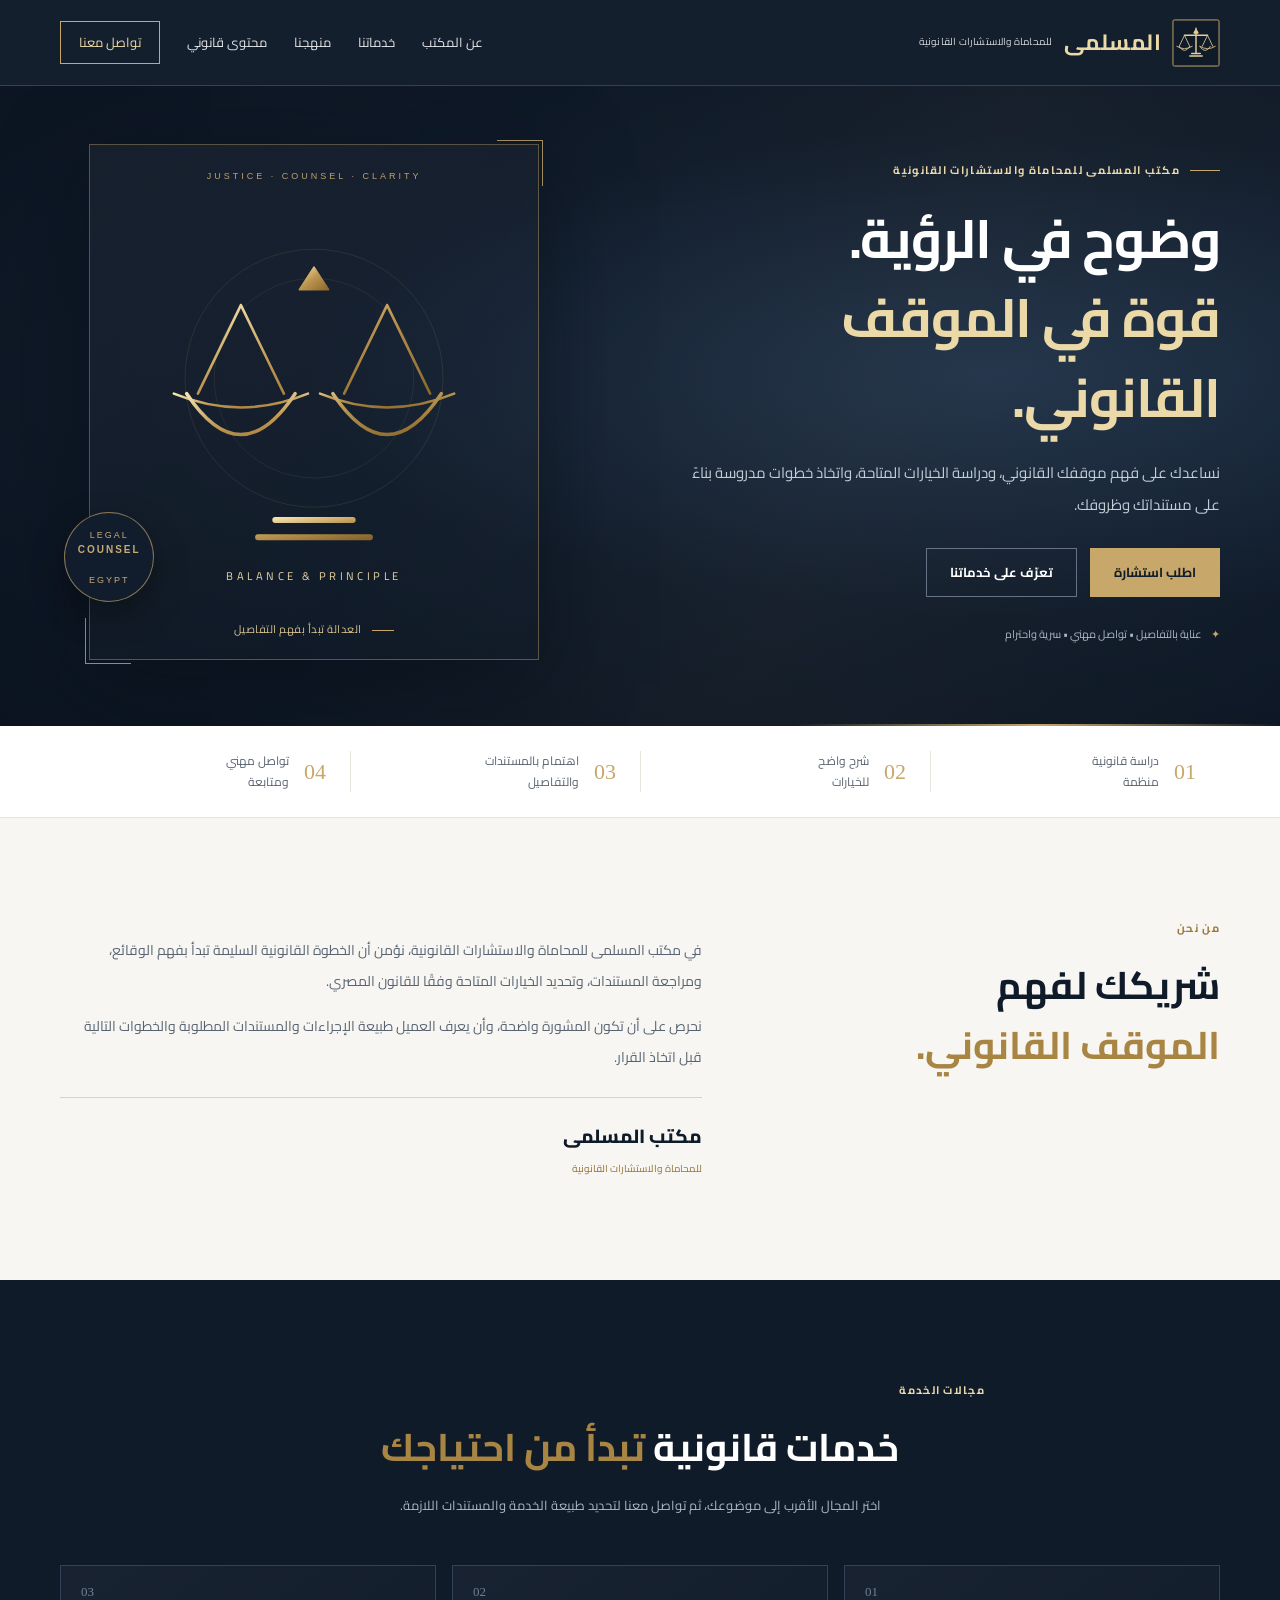
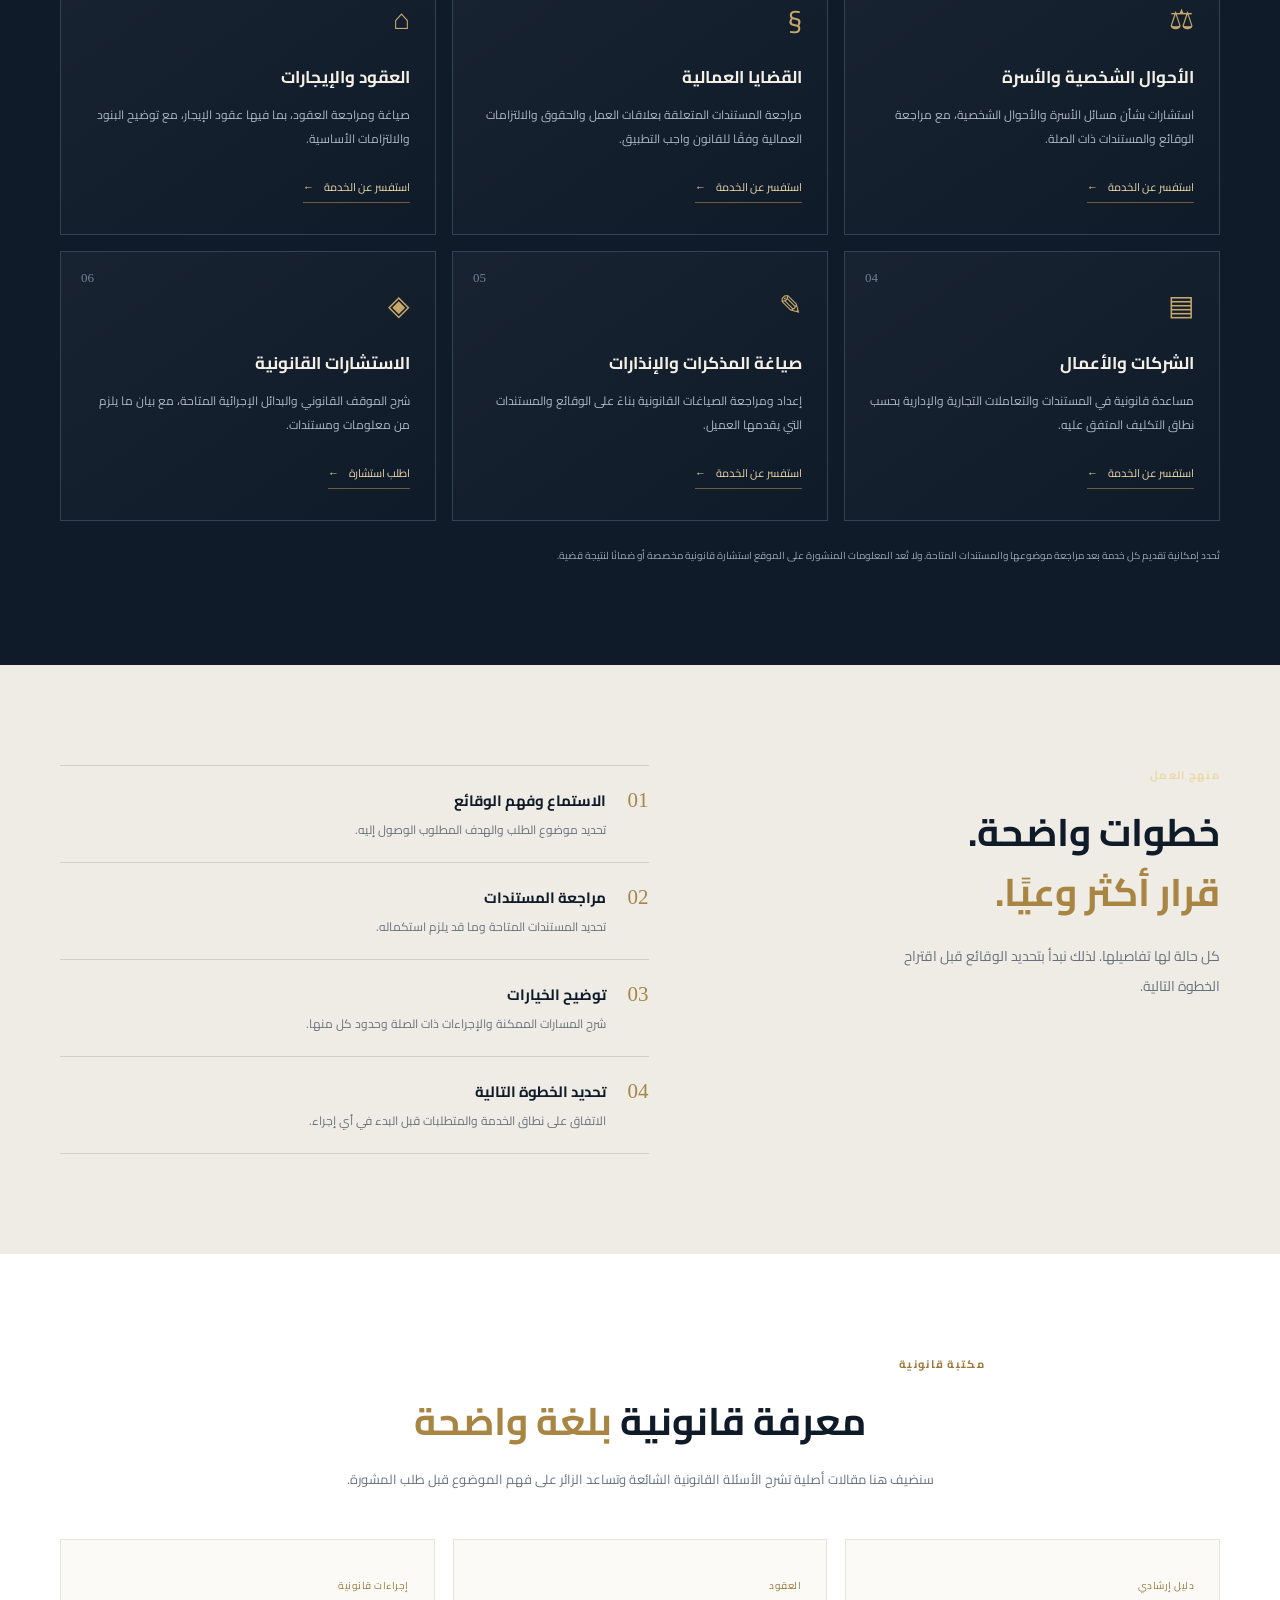
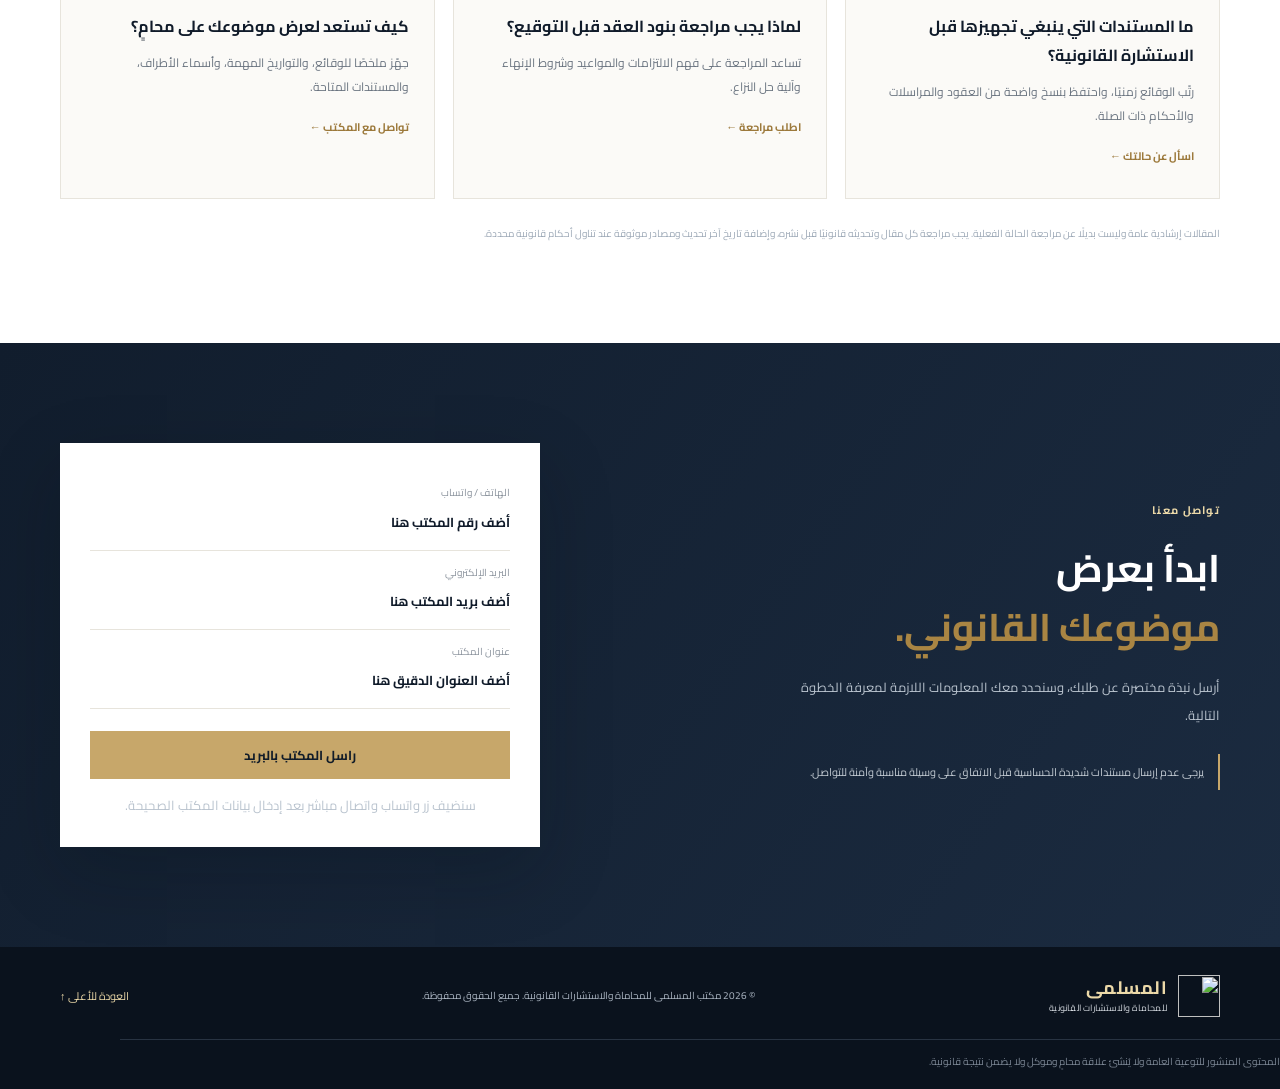
==== index.html @ a34cbf82 "Update logo image source in index.html" ====
<!doctype html>
<html lang="ar" dir="rtl">
<head>
  <meta charset="utf-8">
  <meta name="viewport" content="width=device-width, initial-scale=1">
  <title>مكتب المسلمى للمحاماة والاستشارات القانونية | خدمات قانونية في مصر</title>
  <meta name="description" content="مكتب المسلمى للمحاماة والاستشارات القانونية. خدمات قانونية وصياغة عقود واستشارات في مصر. تواصل مع المكتب لمعرفة كيفية تقديم طلبك القانوني.">
  <meta name="robots" content="index,follow">
  <meta name="theme-color" content="#101b2a">
  <meta property="og:type" content="website">
  <meta property="og:title" content="مكتب المسلمى للمحاماة والاستشارات القانونية">
  <meta property="og:description" content="رؤية قانونية واضحة، وعناية بالتفاصيل، وتواصل مهني.">
  <link rel="icon" href="logo.svg" type="image/svg+xml">
  <link rel="stylesheet" href="styles.css">
  <script type="application/ld+json">
  {
    "@context": "https://schema.org",
    "@type": "LegalService",
    "name": "مكتب المسلمى للمحاماة والاستشارات القانونية",
    "areaServed": "Egypt",
    "description": "مكتب للمحاماة والاستشارات القانونية في مصر.",
    "availableLanguage": ["Arabic"]
  }
  </script>
</head>
<body>
  <header class="site-header">
    <div class="container nav-wrap">
      <a class="brand" href="#home" aria-label="الصفحة الرئيسية">
        <img src="logo.svg" alt="" width="48"
        <span><strong>المسلمى</strong><small>للمحاماة والاستشارات القانونية</small></span>
      </a>
      <button class="menu-toggle" aria-label="فتح القائمة" aria-expanded="false">☰</button>
      <nav class="nav-links" aria-label="القائمة الرئيسية">
        <a href="#about">عن المكتب</a>
        <a href="#services">خدماتنا</a>
        <a href="#approach">منهجنا</a>
        <a href="#articles">محتوى قانوني</a>
        <a class="nav-cta" href="#contact">تواصل معنا</a>
      </nav>
    </div>
  </header>

  <main>
    <section class="hero" id="home">
      <div class="hero-glow"></div>
      <div class="container hero-grid">
        <div class="hero-copy">
          <p class="eyebrow"><span></span> مكتب المسلمى للمحاماة والاستشارات القانونية</p>
          <h1>وضوح في الرؤية.<br><em>قوة في الموقف القانوني.</em></h1>
          <p class="hero-text">نساعدك على فهم موقفك القانوني، ودراسة الخيارات المتاحة، واتخاذ خطوات مدروسة بناءً على مستنداتك وظروفك.</p>
          <div class="hero-actions">
            <a class="button button-gold" href="#contact">اطلب استشارة</a>
            <a class="button button-outline" href="#services">تعرّف على خدماتنا</a>
          </div>
          <div class="hero-note"><span class="note-mark">✦</span> عناية بالتفاصيل • تواصل مهني • سرية واحترام</div>
        </div>
        <div class="hero-art" aria-label="تصميم رمزي للعدالة">
          <div class="art-frame">
            <div class="art-topline">JUSTICE · COUNSEL · CLARITY</div>
            <svg viewBox="0 0 440 500" role="img" aria-label="ميزان عدالة ذهبي">
              <defs>
                <linearGradient id="gold" x1="0" y1="0" x2="1" y2="1">
                  <stop offset="0" stop-color="#f7e6b1"/><stop offset=".48" stop-color="#bd9650"/><stop offset="1" stop-color="#8a682d"/>
                </linearGradient>
              </defs>
              <circle cx="220" cy="220" r="150" fill="none" stroke="#c4a363" stroke-opacity=".15"/>
              <circle cx="220" cy="220" r="116" fill="none" stroke="#c4a363" stroke-opacity=".12"/>
              <g fill="none" stroke="url(#gold)" stroke-linecap="round" stroke-linejoin="round">
                <path d="M220 75 V375" stroke-width="7"/>
                <path d="M155 405 H285 M175 385 H265" stroke-width="7"/>
                <path d="M135 135 H305" stroke-width="7"/>
                <path d="M220 91 L203 117 H237 Z" fill="url(#gold)" stroke-width="2"/>
                <path d="M135 135 L85 238 M135 135 L185 238 M305 135 L255 238 M305 135 L355 238" stroke-width="3"/>
                <path d="M57 238 Q135 270 213 238 M227 238 Q305 270 383 238" stroke-width="3"/>
                <path d="M72 238 Q135 333 198 238 M242 238 Q305 333 368 238" stroke-width="4"/>
                <path d="M190 375 H250" stroke-width="5"/>
              </g>
              <text x="220" y="455" text-anchor="middle" fill="#e8d4a0" font-size="13" letter-spacing="4">BALANCE &amp; PRINCIPLE</text>
            </svg>
            <div class="art-caption"><span></span> العدالة تبدأ بفهم التفاصيل</div>
          </div>
          <div class="floating-seal">LEGAL<br><b>COUNSEL</b><br>EGYPT</div>
        </div>
      </div>
      <div class="hero-bottom-line"></div>
    </section>

    <section class="trust-strip">
      <div class="container trust-items">
        <div><b>01</b><span>دراسة قانونية<br>منظمة</span></div>
        <div><b>02</b><span>شرح واضح<br>للخيارات</span></div>
        <div><b>03</b><span>اهتمام بالمستندات<br>والتفاصيل</span></div>
        <div><b>04</b><span>تواصل مهني<br>ومتابعة</span></div>
      </div>
    </section>

    <section class="section about-section" id="about">
      <div class="container two-col">
        <div>
          <p class="eyebrow dark-eyebrow">من نحن</p>
          <h2>شريكك لفهم<br><em>الموقف القانوني.</em></h2>
        </div>
        <div class="about-copy">
          <p>في مكتب المسلمى للمحاماة والاستشارات القانونية، نؤمن أن الخطوة القانونية السليمة تبدأ بفهم الوقائع، ومراجعة المستندات، وتحديد الخيارات المتاحة وفقًا للقانون المصري.</p>
          <p>نحرص على أن تكون المشورة واضحة، وأن يعرف العميل طبيعة الإجراءات والمستندات المطلوبة والخطوات التالية قبل اتخاذ القرار.</p>
          <div class="signature">مكتب المسلمى <span>للمحاماة والاستشارات القانونية</span></div>
        </div>
      </div>
    </section>

    <section class="section services-section" id="services">
      <div class="container">
        <div class="section-heading">
          <p class="eyebrow">مجالات الخدمة</p>
          <h2>خدمات قانونية <em>تبدأ من احتياجك</em></h2>
          <p>اختر المجال الأقرب إلى موضوعك، ثم تواصل معنا لتحديد طبيعة الخدمة والمستندات اللازمة.</p>
        </div>
        <div class="service-grid">
          <article class="service-card">
            <span class="service-number">01</span><div class="service-icon">⚖</div>
            <h3>الأحوال الشخصية والأسرة</h3>
            <p>استشارات بشأن مسائل الأسرة والأحوال الشخصية، مع مراجعة الوقائع والمستندات ذات الصلة.</p>
            <a href="#contact">استفسر عن الخدمة <span>←</span></a>
          </article>
          <article class="service-card">
            <span class="service-number">02</span><div class="service-icon">§</div>
            <h3>القضايا العمالية</h3>
            <p>مراجعة المستندات المتعلقة بعلاقات العمل والحقوق والالتزامات العمالية وفقًا للقانون واجب التطبيق.</p>
            <a href="#contact">استفسر عن الخدمة <span>←</span></a>
          </article>
          <article class="service-card">
            <span class="service-number">03</span><div class="service-icon">⌂</div>
            <h3>العقود والإيجارات</h3>
            <p>صياغة ومراجعة العقود، بما فيها عقود الإيجار، مع توضيح البنود والالتزامات الأساسية.</p>
            <a href="#contact">استفسر عن الخدمة <span>←</span></a>
          </article>
          <article class="service-card">
            <span class="service-number">04</span><div class="service-icon">▤</div>
            <h3>الشركات والأعمال</h3>
            <p>مساعدة قانونية في المستندات والتعاملات التجارية والإدارية بحسب نطاق التكليف المتفق عليه.</p>
            <a href="#contact">استفسر عن الخدمة <span>←</span></a>
          </article>
          <article class="service-card">
            <span class="service-number">05</span><div class="service-icon">✎</div>
            <h3>صياغة المذكرات والإنذارات</h3>
            <p>إعداد ومراجعة الصياغات القانونية بناءً على الوقائع والمستندات التي يقدمها العميل.</p>
            <a href="#contact">استفسر عن الخدمة <span>←</span></a>
          </article>
          <article class="service-card">
            <span class="service-number">06</span><div class="service-icon">◈</div>
            <h3>الاستشارات القانونية</h3>
            <p>شرح الموقف القانوني والبدائل الإجرائية المتاحة، مع بيان ما يلزم من معلومات ومستندات.</p>
            <a href="#contact">اطلب استشارة <span>←</span></a>
          </article>
        </div>
        <p class="disclaimer">تُحدد إمكانية تقديم كل خدمة بعد مراجعة موضوعها والمستندات المتاحة. ولا تُعد المعلومات المنشورة على الموقع استشارة قانونية مخصصة أو ضمانًا لنتيجة قضية.</p>
      </div>
    </section>

    <section class="approach-section section" id="approach">
      <div class="container approach-grid">
        <div>
          <p class="eyebrow">منهج العمل</p>
          <h2>خطوات واضحة.<br><em>قرار أكثر وعيًا.</em></h2>
          <p class="approach-intro">كل حالة لها تفاصيلها. لذلك نبدأ بتحديد الوقائع قبل اقتراح الخطوة التالية.</p>
        </div>
        <div class="steps">
          <div class="step"><span>01</span><div><h3>الاستماع وفهم الوقائع</h3><p>تحديد موضوع الطلب والهدف المطلوب الوصول إليه.</p></div></div>
          <div class="step"><span>02</span><div><h3>مراجعة المستندات</h3><p>تحديد المستندات المتاحة وما قد يلزم استكماله.</p></div></div>
          <div class="step"><span>03</span><div><h3>توضيح الخيارات</h3><p>شرح المسارات الممكنة والإجراءات ذات الصلة وحدود كل منها.</p></div></div>
          <div class="step"><span>04</span><div><h3>تحديد الخطوة التالية</h3><p>الاتفاق على نطاق الخدمة والمتطلبات قبل البدء في أي إجراء.</p></div></div>
        </div>
      </div>
    </section>

    <section class="section articles-section" id="articles">
      <div class="container">
        <div class="section-heading">
          <p class="eyebrow dark-eyebrow">مكتبة قانونية</p>
          <h2>معرفة قانونية <em>بلغة واضحة</em></h2>
          <p>سنضيف هنا مقالات أصلية تشرح الأسئلة القانونية الشائعة وتساعد الزائر على فهم الموضوع قبل طلب المشورة.</p>
        </div>
        <div class="article-grid">
          <article class="article-card"><span>دليل إرشادي</span><h3>ما المستندات التي ينبغي تجهيزها قبل الاستشارة القانونية؟</h3><p>رتّب الوقائع زمنيًا، واحتفظ بنسخ واضحة من العقود والمراسلات والأحكام ذات الصلة.</p><a href="#contact">اسأل عن حالتك ←</a></article>
          <article class="article-card"><span>العقود</span><h3>لماذا يجب مراجعة بنود العقد قبل التوقيع؟</h3><p>تساعد المراجعة على فهم الالتزامات والمواعيد وشروط الإنهاء وآلية حل النزاع.</p><a href="#contact">اطلب مراجعة ←</a></article>
          <article class="article-card"><span>إجراءات قانونية</span><h3>كيف تستعد لعرض موضوعك على محامٍ؟</h3><p>جهّز ملخصًا للوقائع، والتواريخ المهمة، وأسماء الأطراف، والمستندات المتاحة.</p><a href="#contact">تواصل مع المكتب ←</a></article>
        </div>
        <p class="disclaimer">المقالات إرشادية عامة وليست بديلًا عن مراجعة الحالة الفعلية. يجب مراجعة كل مقال وتحديثه قانونيًا قبل نشره، وإضافة تاريخ آخر تحديث ومصادر موثوقة عند تناول أحكام قانونية محددة.</p>
      </div>
    </section>

    <section class="contact-section section" id="contact">
      <div class="container contact-grid">
        <div>
          <p class="eyebrow">تواصل معنا</p>
          <h2>ابدأ بعرض<br><em>موضوعك القانوني.</em></h2>
          <p>أرسل نبذة مختصرة عن طلبك، وسنحدد معك المعلومات اللازمة لمعرفة الخطوة التالية.</p>
          <div class="contact-note">يرجى عدم إرسال مستندات شديدة الحساسية قبل الاتفاق على وسيلة مناسبة وآمنة للتواصل.</div>
        </div>
        <div class="contact-panel">
          <div class="contact-row"><span class="contact-label">الهاتف / واتساب</span><strong>أضف رقم المكتب هنا</strong></div>
          <div class="contact-row"><span class="contact-label">البريد الإلكتروني</span><strong>أضف بريد المكتب هنا</strong></div>
          <div class="contact-row"><span class="contact-label">عنوان المكتب</span><strong>أضف العنوان الدقيق هنا</strong></div>
          <a class="button button-gold full-button" href="mailto:REPLACE_WITH_EMAIL@example.com?subject=%D8%B7%D9%84%D8%A8%20%D8%A7%D8%B3%D8%AA%D8%B4%D8%A7%D8%B1%D8%A9%20%D9%82%D8%A7%D9%86%D9%88%D9%86%D9%8A%D8%A9">راسل المكتب بالبريد</a>
          <p class="form-hint">سنضيف زر واتساب واتصال مباشر بعد إدخال بيانات المكتب الصحيحة.</p>
        </div>
      </div>
    </section>
  </main>

  <footer class="site-footer">
    <div class="container footer-inner">
      <a class="brand footer-brand" href="#home"><img src="assets/logo.svg" alt="" width="42" height="42"><span><strong>المسلمى</strong><small>للمحاماة والاستشارات القانونية</small></span></a>
      <p>© <span id="year"></span> مكتب المسلمى للمحاماة والاستشارات القانونية. جميع الحقوق محفوظة.</p>
      <a href="#home" class="back-top">العودة للأعلى ↑</a>
    </div>
    <div class="container footer-disclaimer">المحتوى المنشور للتوعية العامة ولا يُنشئ علاقة محامٍ وموكل ولا يضمن نتيجة قانونية.</div>
  </footer>
  <script src="script.js"></script>
</body>
</html>
---- styles.css ----
@import url('https://fonts.googleapis.com/css2?family=Cairo:wght@400;500;600;700;800&family=Playfair+Display:wght@500;600&display=swap');
:root{--navy:#101b2a;--navy2:#17263a;--gold:#c7a76a;--gold-light:#ecd9a8;--ink:#182231;--muted:#687382;--paper:#f7f6f2;--white:#fff;--line:#e7e4dc}
*{box-sizing:border-box}html{scroll-behavior:smooth;scroll-padding-top:90px}body{margin:0;font-family:"Cairo",Tahoma,Arial,sans-serif;color:var(--ink);background:var(--paper);line-height:1.85}a{color:inherit;text-decoration:none}.container{width:min(1160px,calc(100% - 44px));margin:auto}.site-header{height:86px;background:rgba(16,27,42,.98);color:#fff;display:flex;align-items:center;position:sticky;top:0;z-index:20;border-bottom:1px solid rgba(199,167,106,.24)}.nav-wrap{display:flex;align-items:center;justify-content:space-between;gap:25px}.brand{display:flex;align-items:center;gap:11px;min-width:max-content}.brand img{object-fit:contain}.brand strong{display:block;font-size:22px;letter-spacing:.5px;color:var(--gold-light);line-height:1.35}.brand small{display:block;font-size:10px;letter-spacing:.2px;color:#d4d9df}.nav-links{display:flex;align-items:center;gap:27px;font-size:13px;color:#e3e6ea}.nav-links a{transition:color .2s}.nav-links a:hover{color:var(--gold-light)}.nav-links .nav-cta{border:1px solid var(--gold);padding:8px 18px;color:var(--gold-light)}.menu-toggle{display:none;background:none;border:1px solid #657080;color:#fff;padding:6px 10px;font-size:22px}
.hero{position:relative;overflow:hidden;background:radial-gradient(ellipse at 78% 45%,#20334b 0%,var(--navy) 49%,#0b1420 100%);color:#fff;min-height:620px;display:flex;align-items:center}.hero-glow{position:absolute;inset:0;background:linear-gradient(115deg,transparent 35%,rgba(199,167,106,.04) 65%,transparent);pointer-events:none}.hero-grid{display:grid;grid-template-columns:1.08fr .92fr;align-items:center;gap:55px;padding-top:58px;padding-bottom:66px;position:relative}.eyebrow{color:var(--gold-light);font-size:11px;font-weight:700;letter-spacing:1.3px;margin:0 0 18px;display:flex;align-items:center;gap:10px}.eyebrow span{height:1px;width:30px;background:var(--gold)}h1,h2,h3,p{margin-top:0}h1{font-size:clamp(35px,4.2vw,57px);line-height:1.48;margin-bottom:20px;font-weight:700;letter-spacing:-1.1px}h1 em,h2 em{font-style:normal;color:var(--gold-light)}.hero-text{color:#c5cdd6;max-width:540px;font-size:15px;line-height:2.1}.hero-actions{display:flex;gap:13px;flex-wrap:wrap;margin:28px 0 27px}.button{min-height:48px;display:inline-flex;align-items:center;justify-content:center;padding:11px 23px;font-weight:700;font-size:13px;transition:transform .2s,background .2s}.button:hover{transform:translateY(-2px)}.button-gold{background:var(--gold);color:#111c29;border:1px solid var(--gold)}.button-outline{border:1px solid #657184;color:#fff}.button-outline:hover{border-color:var(--gold);color:var(--gold-light)}.hero-note{font-size:11px;color:#aeb8c5}.note-mark{color:var(--gold);padding-left:7px}.hero-art{max-width:450px;margin:auto;position:relative;width:100%}.art-frame{border:1px solid rgba(199,167,106,.4);padding:18px 18px 20px;position:relative;background:linear-gradient(145deg,rgba(255,255,255,.04),rgba(255,255,255,0));box-shadow:0 24px 80px #070d1580}.art-frame:before,.art-frame:after{content:"";position:absolute;width:45px;height:45px;border-color:var(--gold);border-style:solid;opacity:.8}.art-frame:before{top:-5px;right:-5px;border-width:1px 1px 0 0}.art-frame:after{bottom:-5px;left:-5px;border-width:0 0 1px 1px}.art-topline{font:9px Arial,sans-serif;letter-spacing:3px;color:#bca16b;text-align:center;padding:8px}.art-frame svg{display:block;width:100%;max-height:430px}.art-caption{font-size:11px;color:#d8c18e;text-align:center;letter-spacing:.5px}.art-caption span{display:inline-block;width:22px;height:1px;background:var(--gold);vertical-align:middle;margin-left:8px}.floating-seal{position:absolute;bottom:58px;left:-25px;border:1px solid rgba(199,167,106,.65);border-radius:50%;width:90px;height:90px;background:#111d2c;display:flex;flex-direction:column;justify-content:center;align-items:center;color:#c6ab73;font:9px/1.6 Arial,sans-serif;letter-spacing:2px;text-align:center;box-shadow:0 12px 35px #0005}.floating-seal b{font-size:10px}.hero-bottom-line{position:absolute;bottom:0;right:0;width:38%;height:2px;background:linear-gradient(90deg,transparent,var(--gold),transparent)}
.trust-strip{background:#fff;border-bottom:1px solid var(--line)}.trust-items{display:grid;grid-template-columns:repeat(4,1fr);padding:25px 0}.trust-items>div{display:flex;align-items:center;gap:15px;padding:0 24px;border-left:1px solid var(--line)}.trust-items>div:last-child{border-left:0}.trust-items b{font:22px Georgia,serif;color:var(--gold)}.trust-items span{font-size:12px;line-height:1.7;color:#586371}
.section{padding:100px 0}.two-col{display:grid;grid-template-columns:.8fr 1.2fr;gap:90px}.dark-eyebrow{color:#9c793b}.about-section h2,.section-heading h2,.approach-section h2,.contact-section h2{font-size:clamp(30px,3vw,43px);line-height:1.55;margin-bottom:15px;color:var(--navy)}.about-section h2 em,.section-heading h2 em,.approach-section h2 em,.contact-section h2 em{color:#a98543}.about-copy{padding-top:17px;color:#596473;font-size:14px;line-height:2.2}.signature{border-top:1px solid #d9d3c7;padding-top:18px;margin-top:25px;color:var(--navy);font-weight:800;font-size:19px}.signature span{display:block;color:#9b7b43;font-size:10px;font-weight:500}
.services-section{background:var(--navy);color:#fff}.section-heading{text-align:center;max-width:690px;margin:0 auto 48px}.section-heading h2{color:#fff}.section-heading>p:last-child{font-size:13px;color:#aeb8c5}.service-grid{display:grid;grid-template-columns:repeat(3,1fr);gap:16px}.service-card{position:relative;border:1px solid #334256;padding:28px 25px 25px;min-height:270px;background:linear-gradient(145deg,rgba(255,255,255,.035),rgba(255,255,255,0));transition:border-color .2s,transform .2s}.service-card:hover{border-color:var(--gold);transform:translateY(-4px)}.service-number{position:absolute;top:18px;left:20px;color:#728095;font:13px Georgia,serif}.service-icon{font-size:28px;color:var(--gold);margin-bottom:16px}.service-card h3{font-size:17px;margin-bottom:10px;color:#f4f0e6}.service-card p{font-size:12px;color:#aeb8c5;line-height:2;margin-bottom:20px}.service-card>a{font-size:11px;color:var(--gold-light);border-bottom:1px solid #6f5d3b;padding-bottom:5px}.service-card>a span{padding-right:8px}.disclaimer{font-size:10px;color:#9ca8b6;line-height:1.9;margin:25px 0 0}
.approach-section{background:#eeece5}.approach-grid{display:grid;grid-template-columns:.9fr 1.1fr;gap:90px}.approach-intro{color:#67717c;font-size:14px;max-width:360px;line-height:2.1;margin-top:20px}.steps{border-top:1px solid #d5d0c5}.step{display:flex;gap:22px;padding:21px 0;border-bottom:1px solid #d5d0c5}.step>span{font:21px Georgia,serif;color:#a78548;padding-top:1px}.step h3{font-size:15px;margin-bottom:4px;color:var(--navy)}.step p{font-size:12px;color:#68727c;margin:0}
.articles-section{background:#fff}.articles-section .section-heading h2{color:var(--navy)}.articles-section .section-heading>p:last-child{color:#68727c}.article-grid{display:grid;grid-template-columns:repeat(3,1fr);gap:18px}.article-card{padding:29px 25px;border:1px solid var(--line);background:#fbfaf7;min-height:230px}.article-card>span{font-size:10px;color:#9c793b;letter-spacing:.5px}.article-card h3{font-size:16px;line-height:1.8;margin:14px 0 10px;color:var(--navy)}.article-card p{font-size:12px;color:#6a7480;line-height:2}.article-card a{font-size:11px;color:#9c793b;font-weight:700}
.contact-section{background:linear-gradient(125deg,#111d2d,#1b2b40);color:#fff}.contact-grid{display:grid;grid-template-columns:1fr .8fr;gap:80px;align-items:center}.contact-section h2{color:#fff}.contact-section>div>div>p:not(.eyebrow){color:#b9c3ce;font-size:13px;max-width:430px;line-height:2.2}.contact-note{border-right:2px solid var(--gold);padding:8px 14px;color:#c3cbd3;font-size:11px;margin-top:24px;max-width:450px}.contact-panel{background:#fff;color:var(--ink);padding:28px 30px;box-shadow:0 25px 70px #070d1533}.contact-row{padding:13px 0;border-bottom:1px solid var(--line)}.contact-label{display:block;font-size:10px;color:#8a929c;margin-bottom:4px}.contact-row strong{font-size:13px;color:var(--navy)}.full-button{width:100%;margin-top:22px}.form-hint{font-size:10px;color:#808995;text-align:center;margin:12px 0 0}
.site-footer{background:#0a121d;color:#aeb8c5;padding:28px 0 17px}.footer-inner{display:flex;align-items:center;justify-content:space-between;gap:20px}.footer-brand strong{font-size:18px}.footer-brand small{font-size:9px}.footer-inner>p,.footer-disclaimer{font-size:10px;margin:0}.back-top{font-size:11px;color:var(--gold-light)}.footer-disclaimer{border-top:1px solid #283342;padding-top:13px;margin-top:22px!important;color:#7e8997}
@media(max-width:900px){.nav-links{gap:15px}.hero-grid{gap:25px}.two-col,.approach-grid{gap:45px}.contact-grid{gap:40px}.service-grid{grid-template-columns:repeat(2,1fr)}}
@media(max-width:700px){.container{width:min(100% - 32px,560px)}.site-header{height:74px}.brand strong{font-size:19px}.brand small{font-size:9px}.brand img{width:42px;height:42px}.menu-toggle{display:block}.nav-links{display:none;position:absolute;top:73px;right:0;left:0;background:#101b2a;padding:18px 22px 23px;flex-direction:column;align-items:stretch;border-bottom:1px solid #3b4655}.nav-links.open{display:flex}.nav-links a{padding:7px 0}.nav-links .nav-cta{text-align:center;margin-top:5px}.hero-grid{grid-template-columns:1fr;padding-top:54px;padding-bottom:55px}.hero-copy{text-align:center}.hero-copy .eyebrow,.hero-actions{justify-content:center}.hero-text{margin-right:auto;margin-left:auto}.hero-note{font-size:10px}.hero-art{max-width:350px;margin-top:10px}.floating-seal{left:-8px;width:72px;height:72px;bottom:45px}.trust-items{grid-template-columns:repeat(2,1fr);gap:18px;padding:22px 0}.trust-items>div{padding:0 8px;border-left:0}.trust-items b{font-size:19px}.section{padding:70px 0}.two-col,.approach-grid,.contact-grid{grid-template-columns:1fr;gap:20px}.about-copy{padding-top:0}.service-grid,.article-grid{grid-template-columns:1fr}.service-card{min-height:unset}.section-heading{margin-bottom:32px}.approach-intro{max-width:unset}.contact-panel{padding:23px 20px}.footer-inner{flex-wrap:wrap;justify-content:center;text-align:center}.footer-inner>p{width:100%;order:3}.footer-disclaimer{text-align:center;line-height:1.9}.about-section h2,.section-heading h2,.approach-section h2,.contact-section h2{font-size:31px}}
@media(prefers-reduced-motion:reduce){html{scroll-behavior:auto}*,*:before,*:after{transition:none!important}}
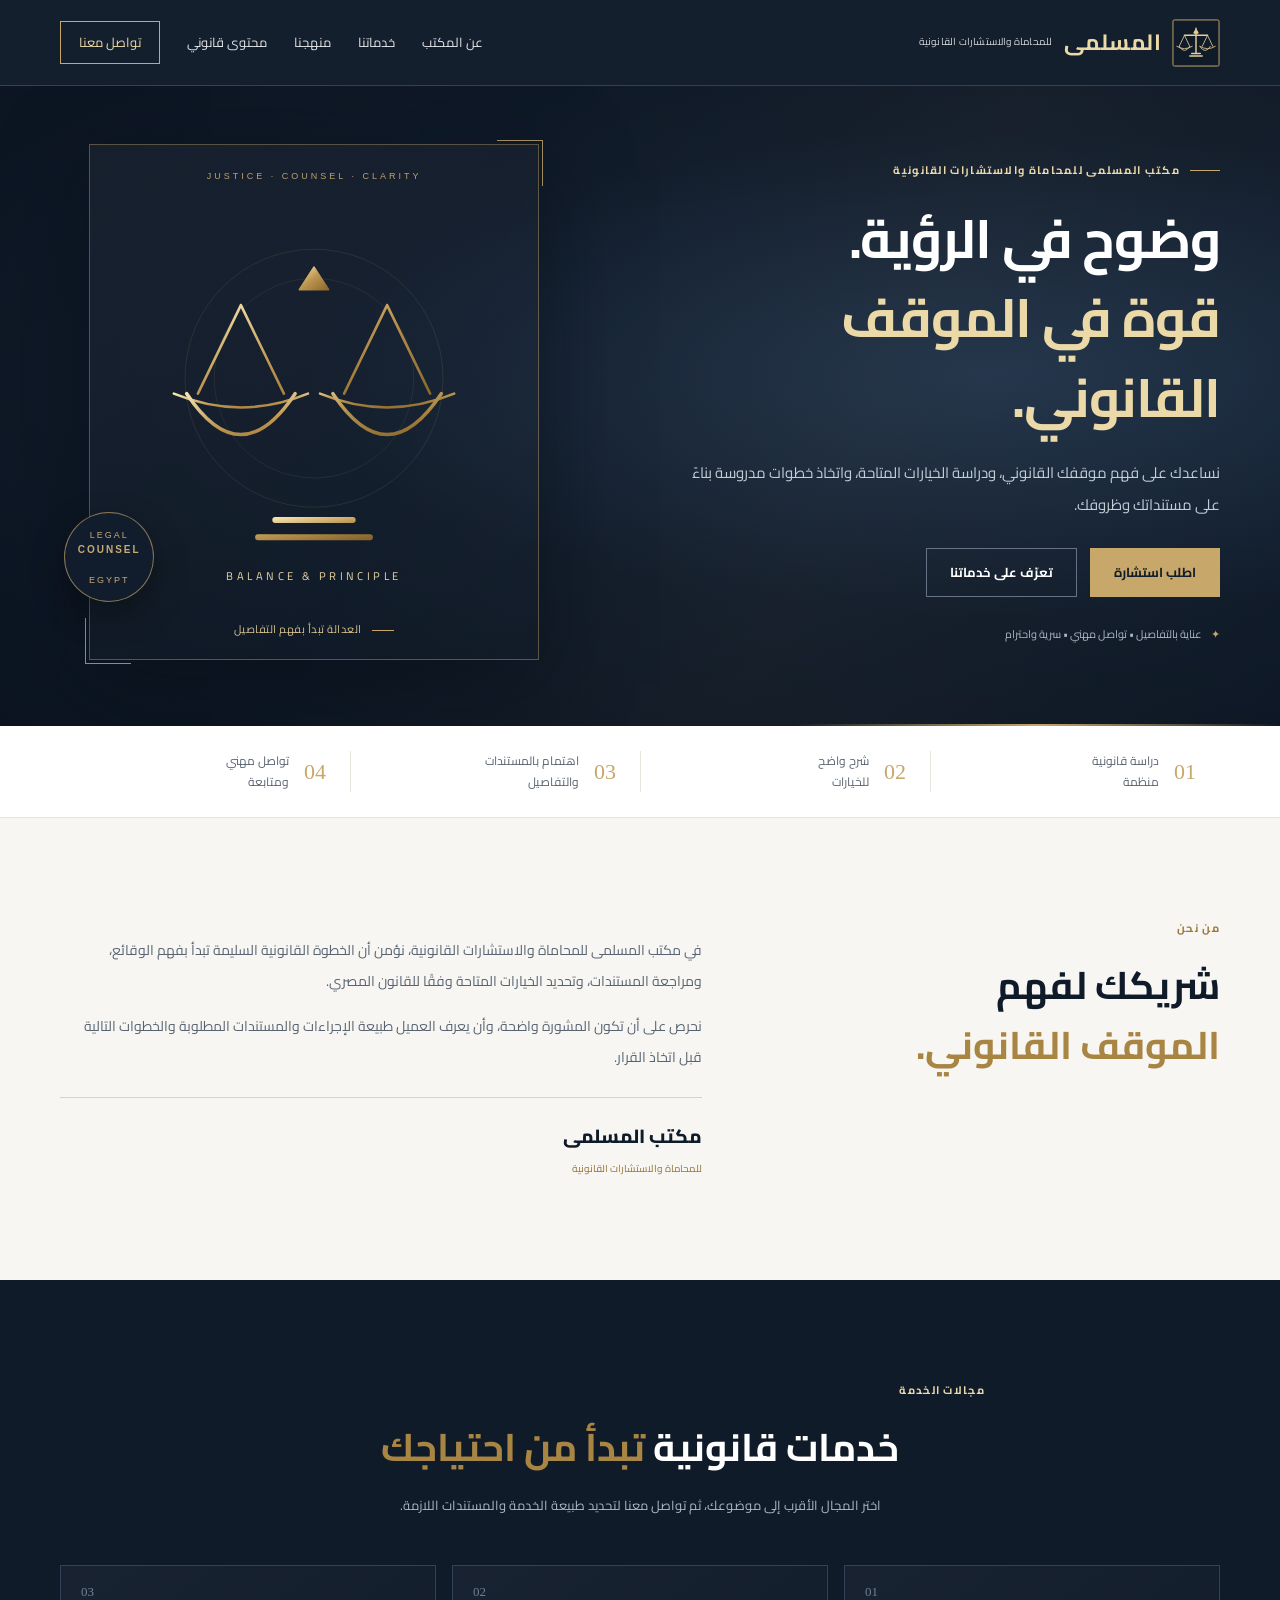
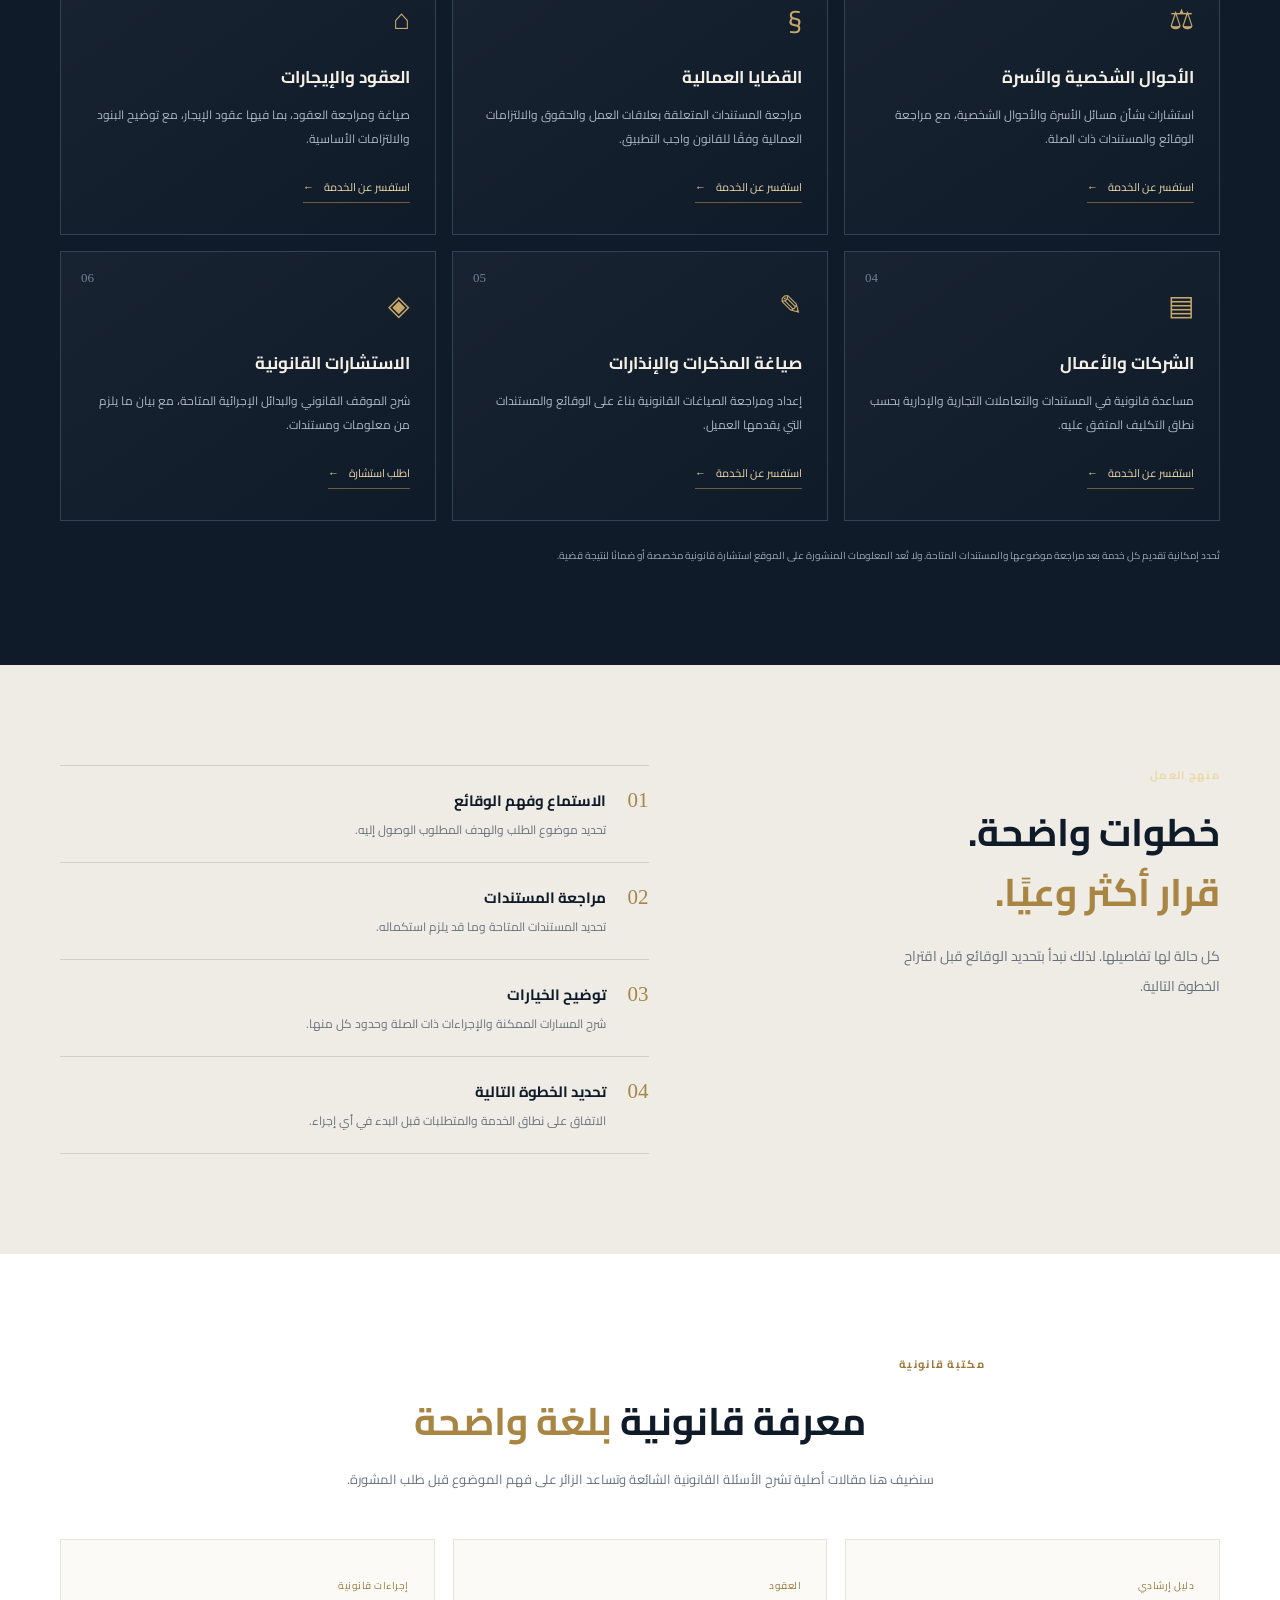
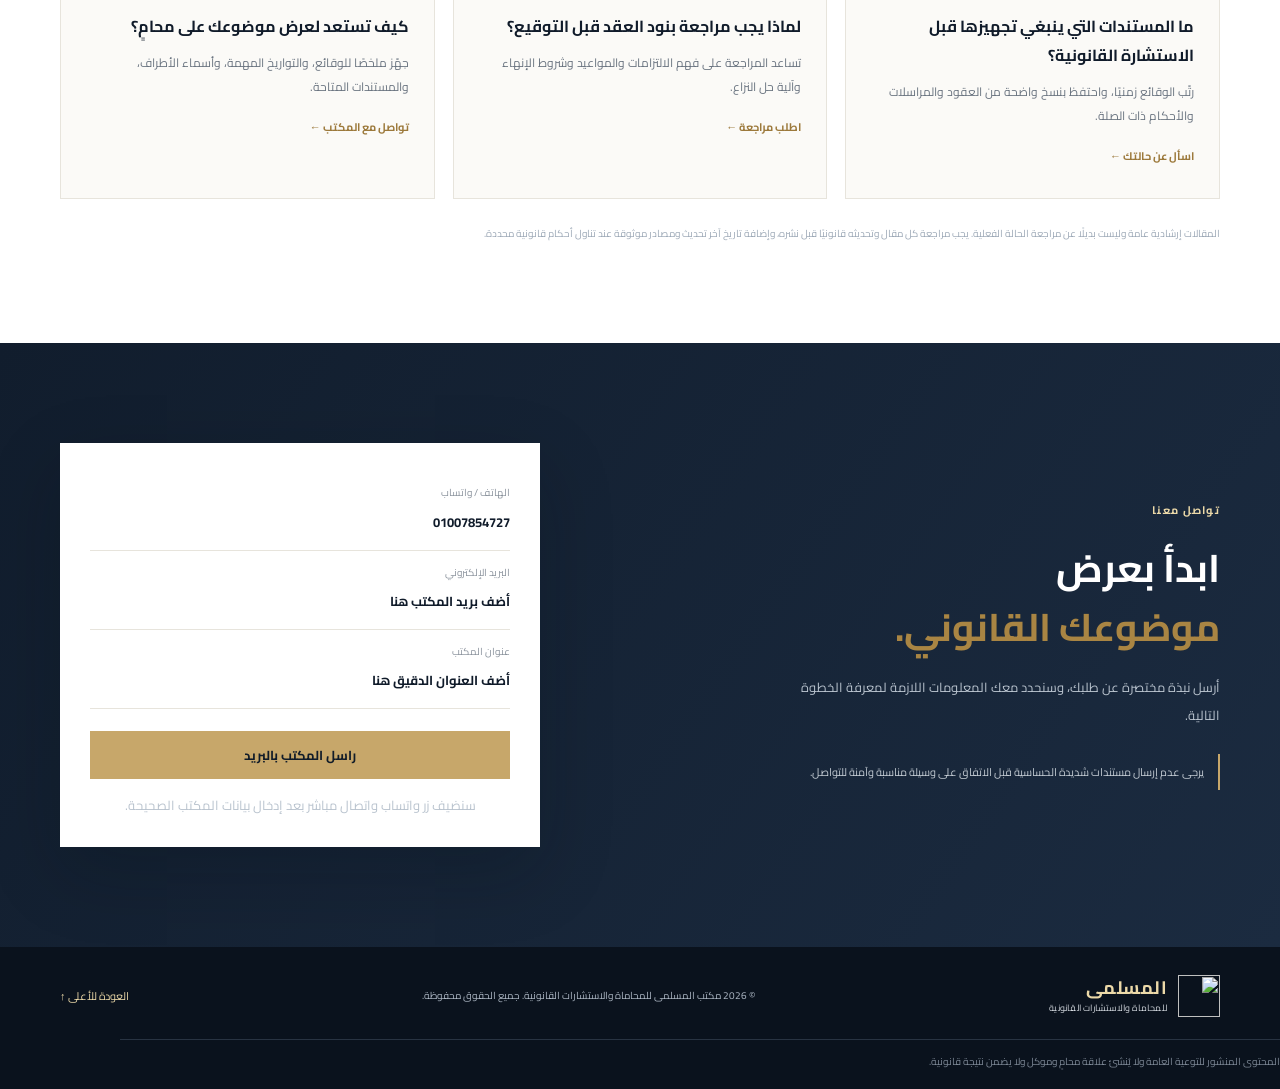
==== commit 6f7dcf2e: "Add office phone number to contact section" ====
--- a/index.html
+++ b/index.html
@@ -199,7 +199,7 @@
           <div class="contact-note">يرجى عدم إرسال مستندات شديدة الحساسية قبل الاتفاق على وسيلة مناسبة وآمنة للتواصل.</div>
         </div>
         <div class="contact-panel">
-          <div class="contact-row"><span class="contact-label">الهاتف / واتساب</span><strong>أضف رقم المكتب هنا</strong></div>
+          <div class="contact-row"><span class="contact-label">الهاتف / واتساب</span><strong> 01007854727 </strong></div>
           <div class="contact-row"><span class="contact-label">البريد الإلكتروني</span><strong>أضف بريد المكتب هنا</strong></div>
           <div class="contact-row"><span class="contact-label">عنوان المكتب</span><strong>أضف العنوان الدقيق هنا</strong></div>
           <a class="button button-gold full-button" href="mailto:REPLACE_WITH_EMAIL@example.com?subject=%D8%B7%D9%84%D8%A8%20%D8%A7%D8%B3%D8%AA%D8%B4%D8%A7%D8%B1%D8%A9%20%D9%82%D8%A7%D9%86%D9%88%D9%86%D9%8A%D8%A9">راسل المكتب بالبريد</a>
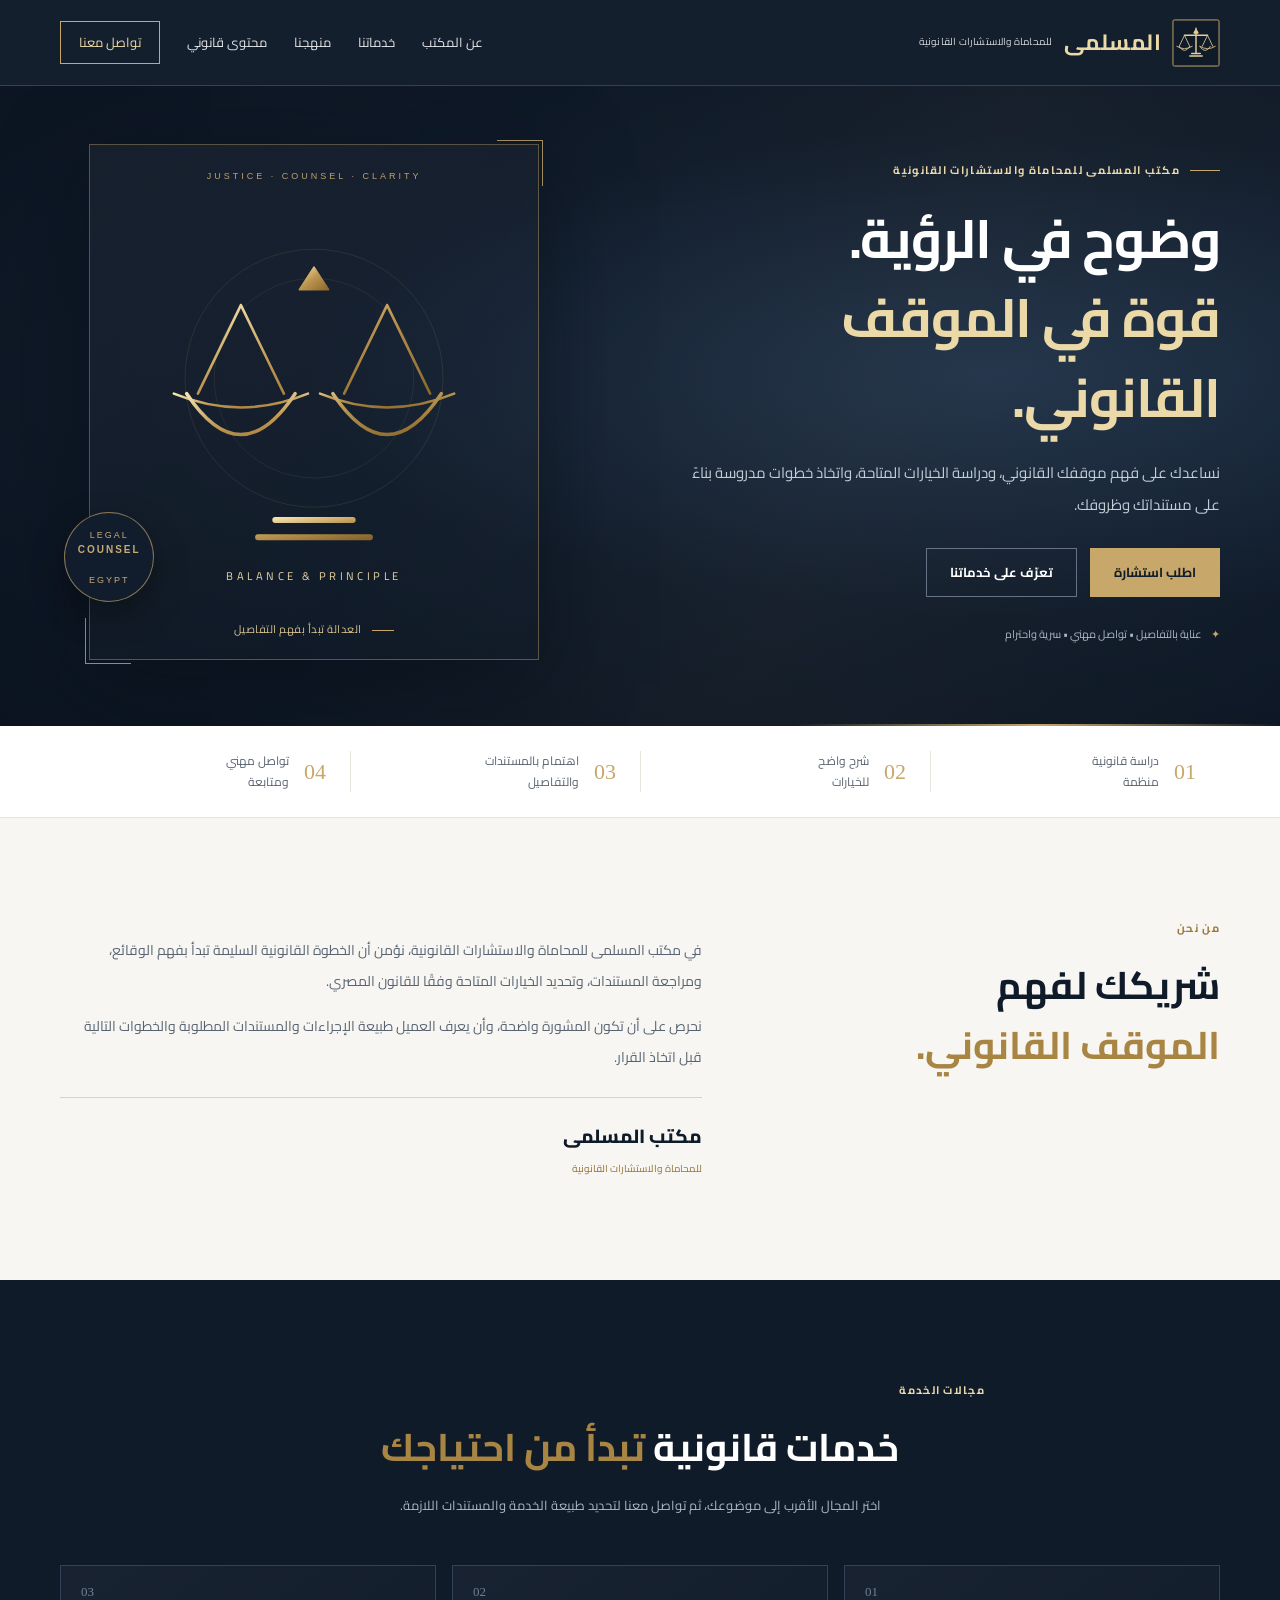
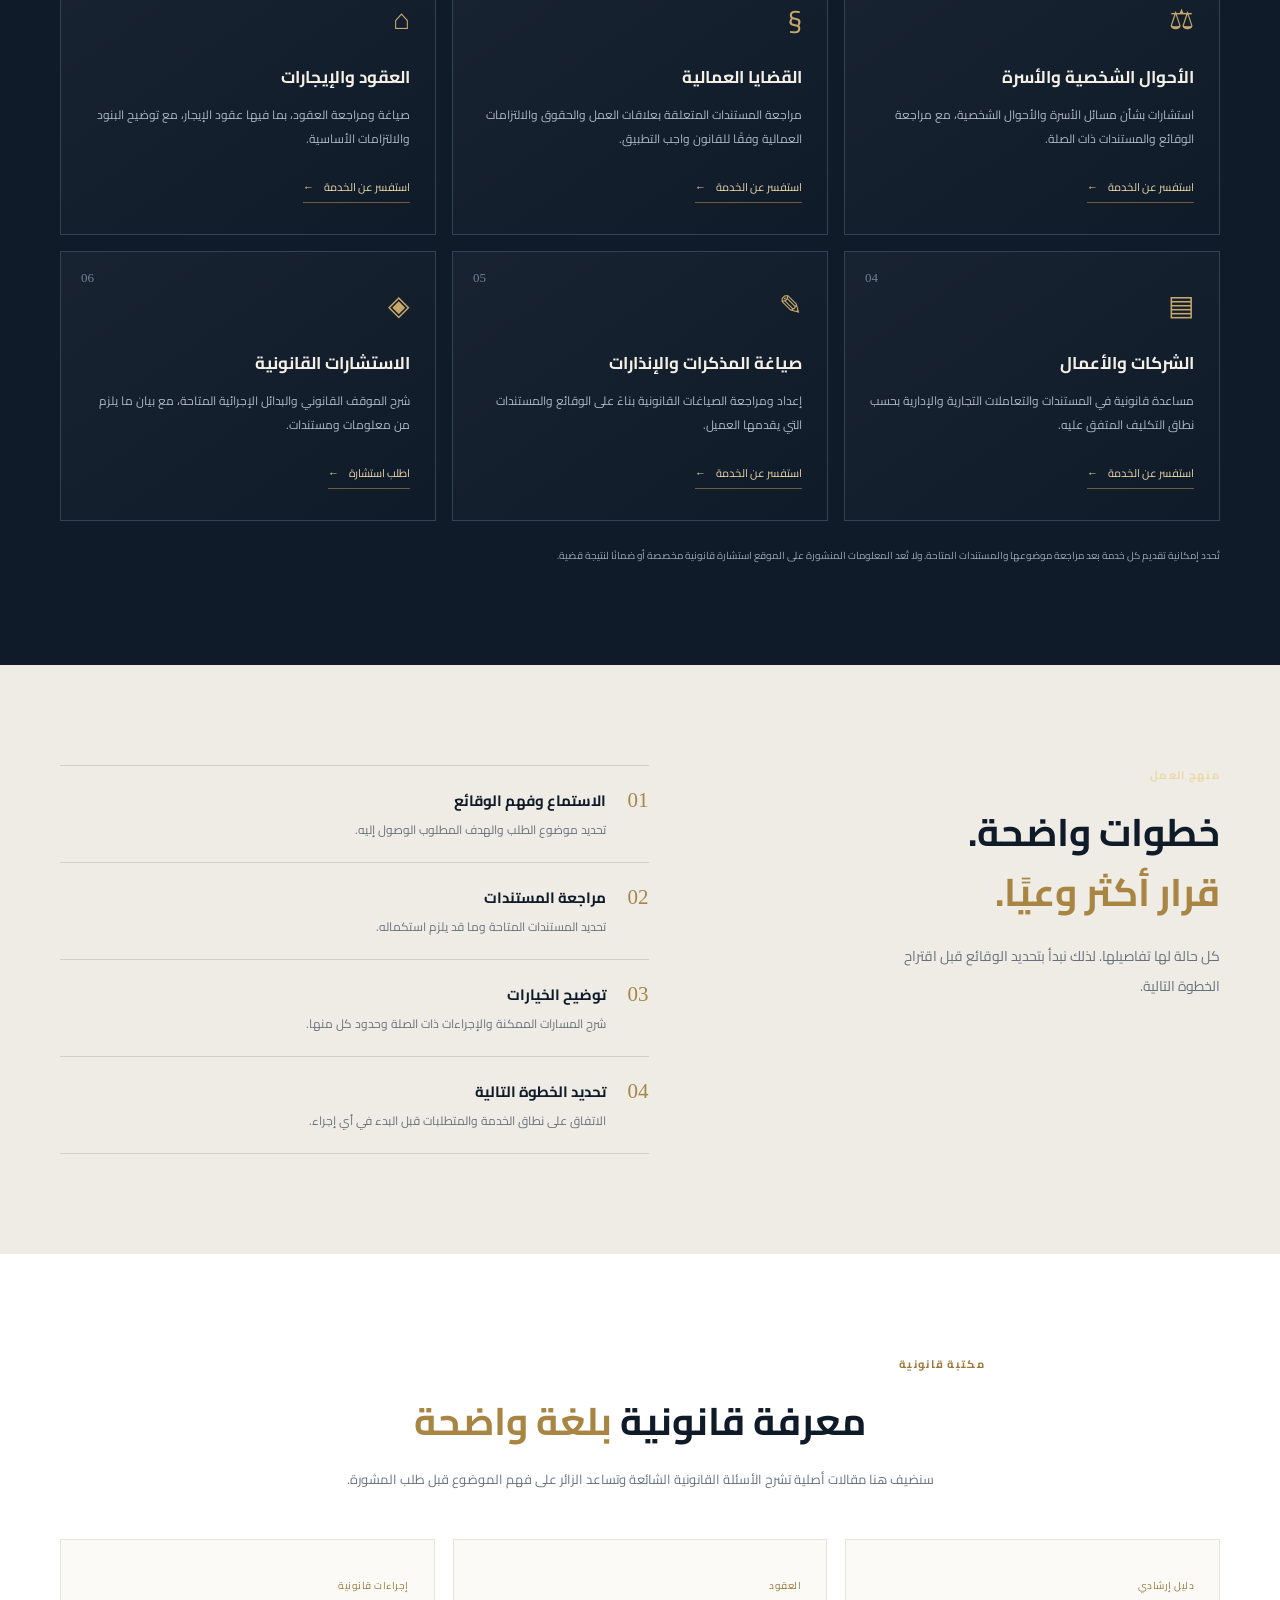
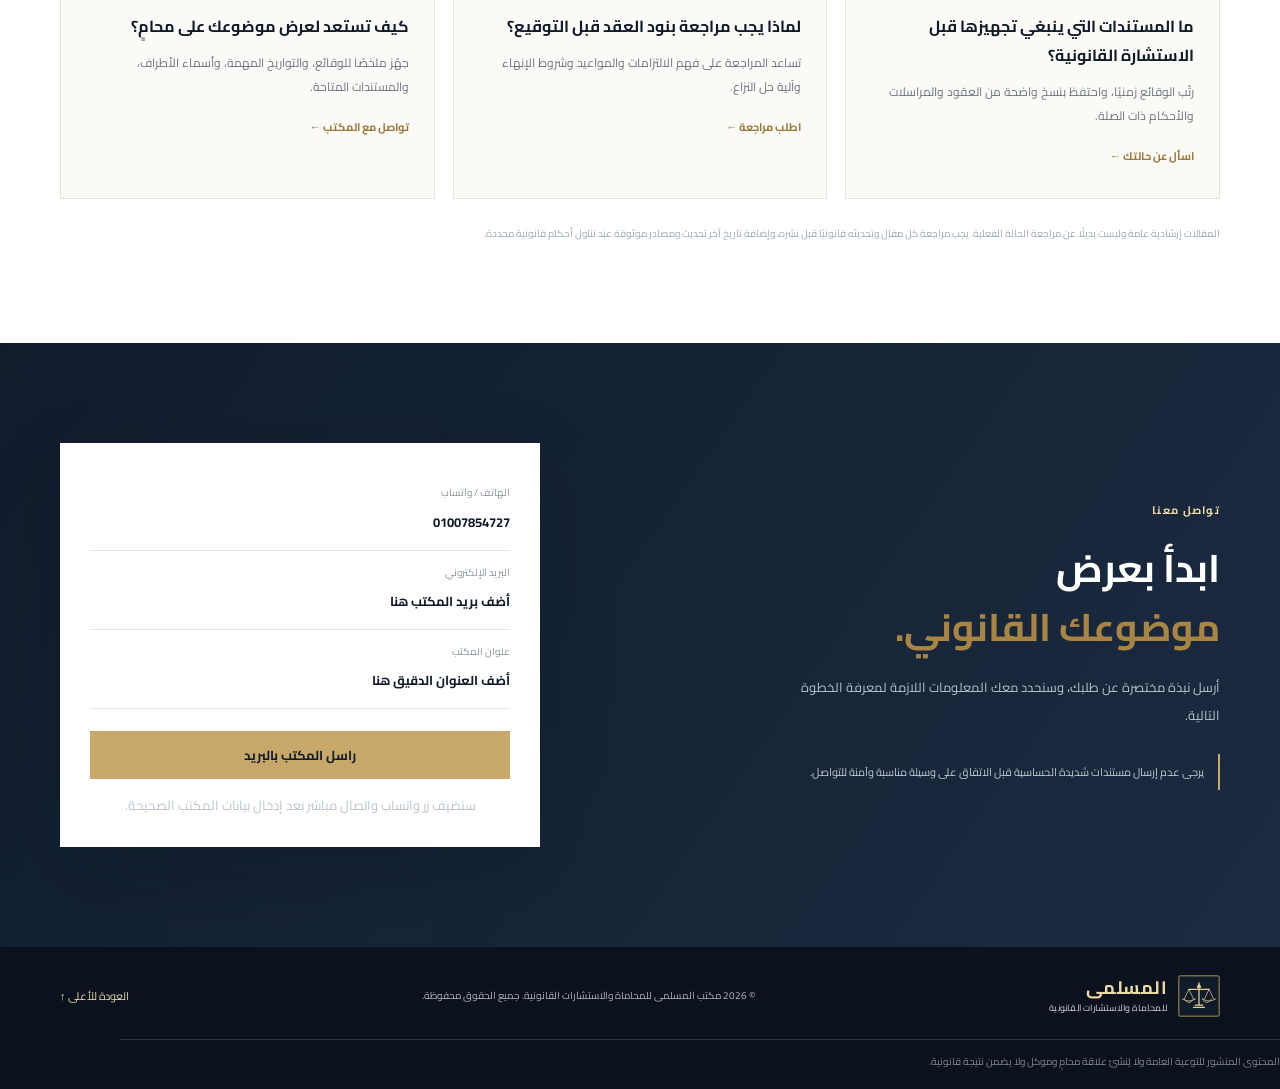
==== commit 2e9e4417: "Update logo path in footer section" ====
--- a/index.html
+++ b/index.html
@@ -199,7 +199,7 @@
           <div class="contact-note">يرجى عدم إرسال مستندات شديدة الحساسية قبل الاتفاق على وسيلة مناسبة وآمنة للتواصل.</div>
         </div>
         <div class="contact-panel">
-          <div class="contact-row"><span class="contact-label">الهاتف / واتساب</span><strong> 01007854727 </strong></div>
+          <div class="contact-row"><span class="contact-label">الهاتف / واتساب</span><strong><a href="https://wa.me/201007854727" target="_blank" rel="noopener noreferrer" style="color: inherit; text-decoration: none;">01007854727</a></strong></div>
           <div class="contact-row"><span class="contact-label">البريد الإلكتروني</span><strong>أضف بريد المكتب هنا</strong></div>
           <div class="contact-row"><span class="contact-label">عنوان المكتب</span><strong>أضف العنوان الدقيق هنا</strong></div>
           <a class="button button-gold full-button" href="mailto:REPLACE_WITH_EMAIL@example.com?subject=%D8%B7%D9%84%D8%A8%20%D8%A7%D8%B3%D8%AA%D8%B4%D8%A7%D8%B1%D8%A9%20%D9%82%D8%A7%D9%86%D9%88%D9%86%D9%8A%D8%A9">راسل المكتب بالبريد</a>
@@ -211,7 +211,7 @@
 
   <footer class="site-footer">
     <div class="container footer-inner">
-      <a class="brand footer-brand" href="#home"><img src="assets/logo.svg" alt="" width="42" height="42"><span><strong>المسلمى</strong><small>للمحاماة والاستشارات القانونية</small></span></a>
+      <a class="brand footer-brand" href="#home"><img src="logo.svg" alt="" width="42" height="42"><span><strong>المسلمى</strong><small>للمحاماة والاستشارات القانونية</small></span></a>
       <p>© <span id="year"></span> مكتب المسلمى للمحاماة والاستشارات القانونية. جميع الحقوق محفوظة.</p>
       <a href="#home" class="back-top">العودة للأعلى ↑</a>
     </div>
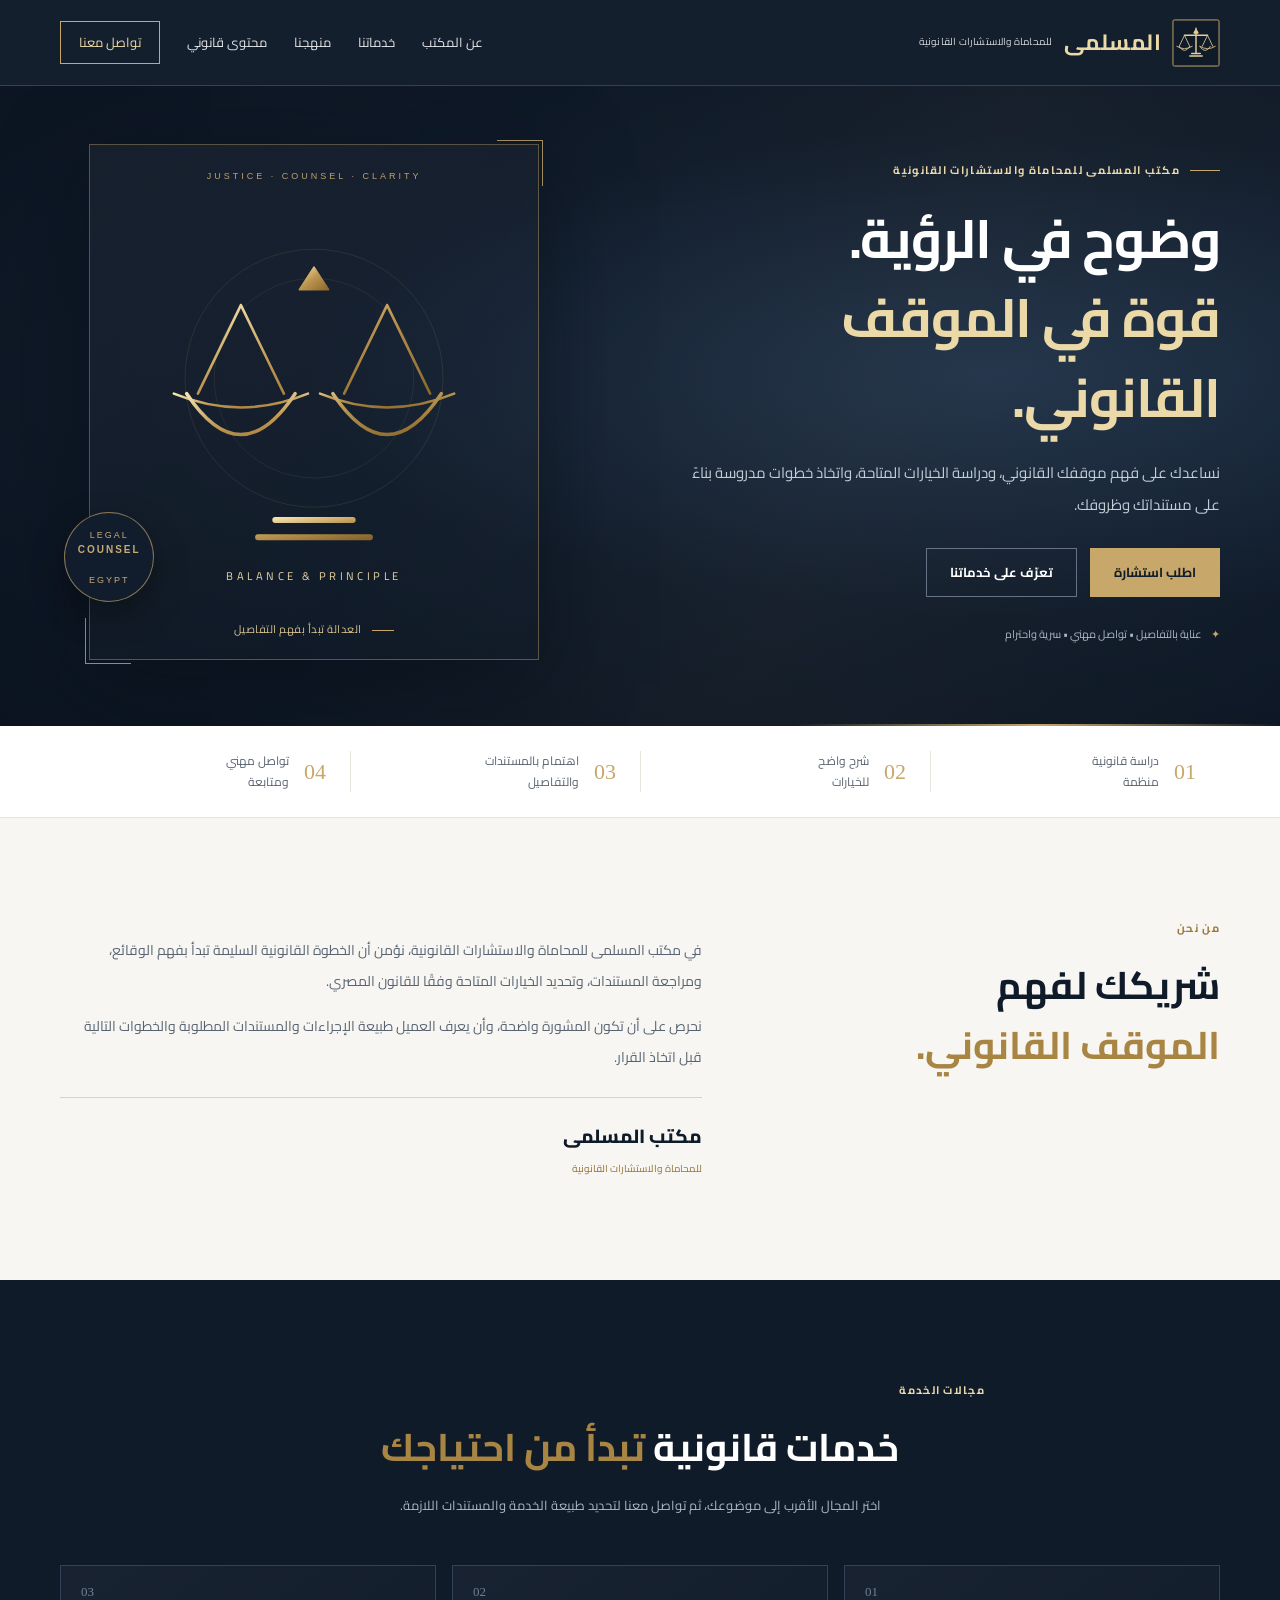
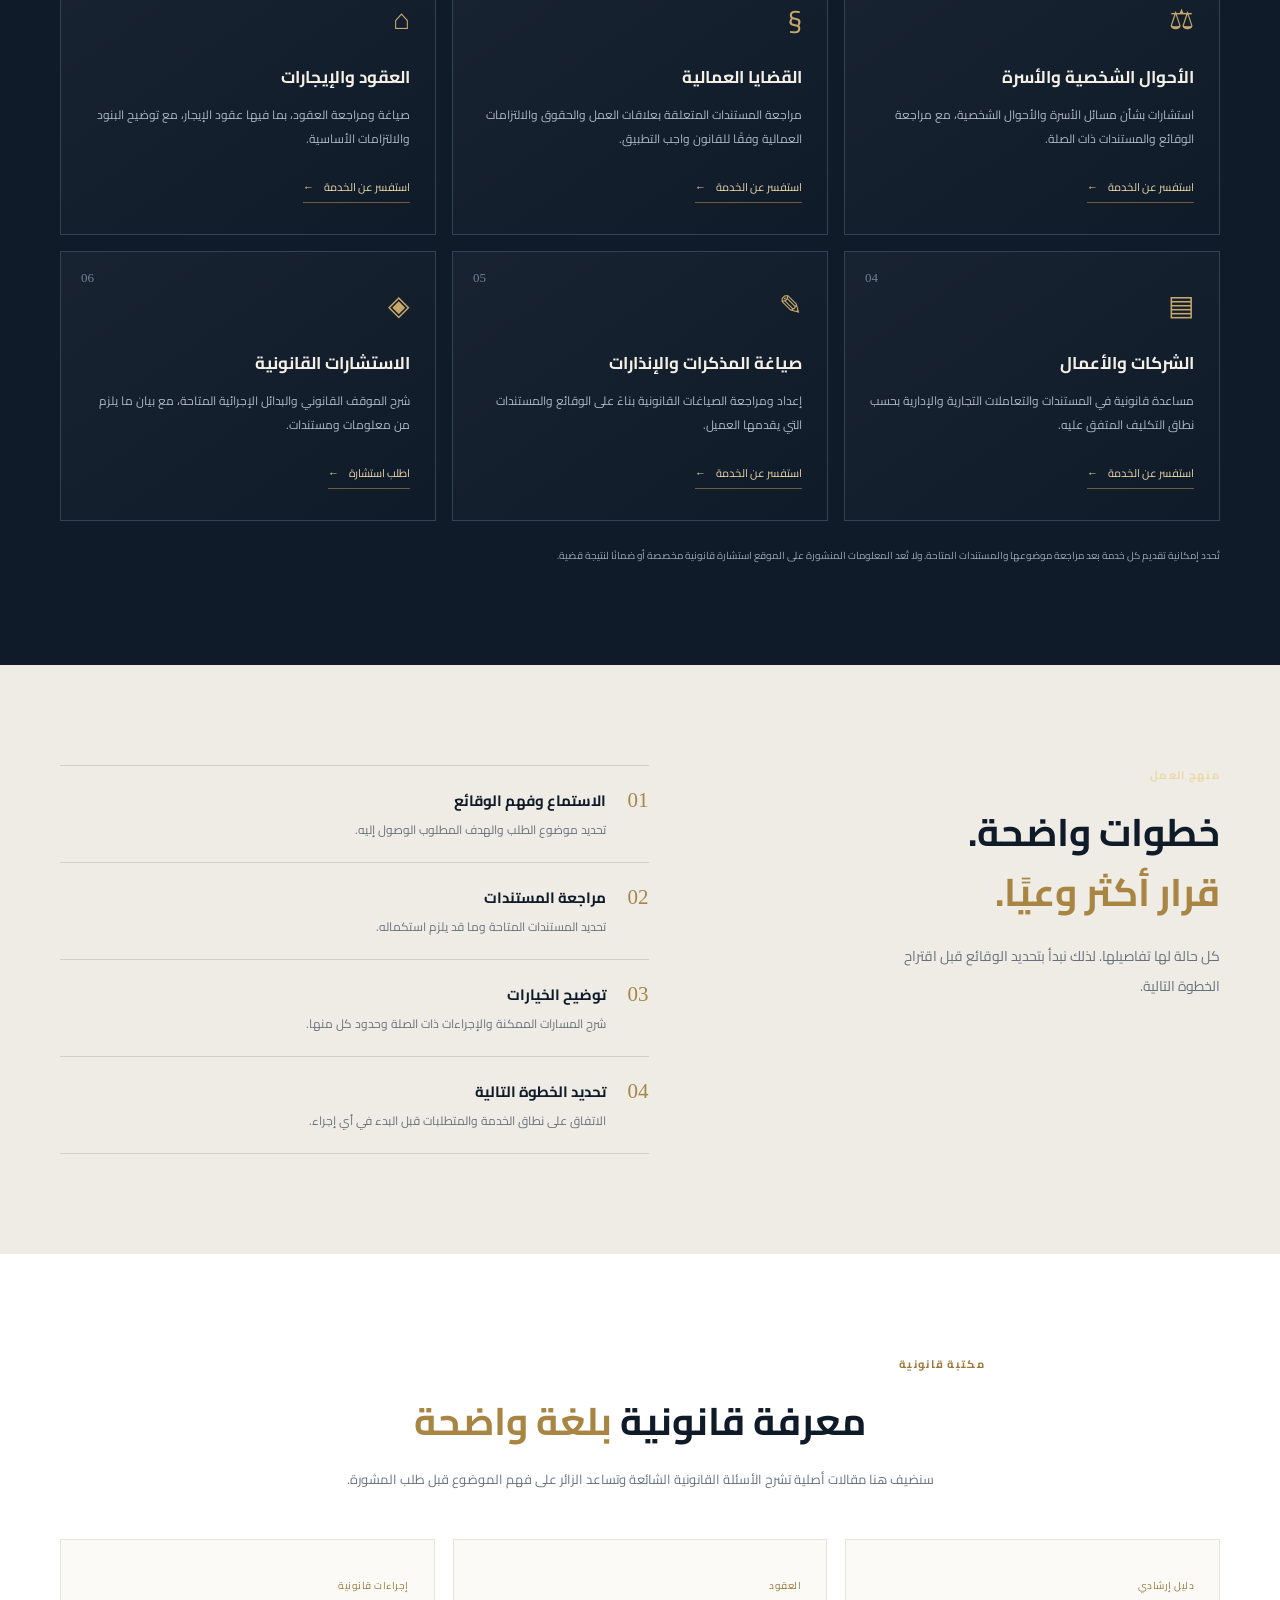
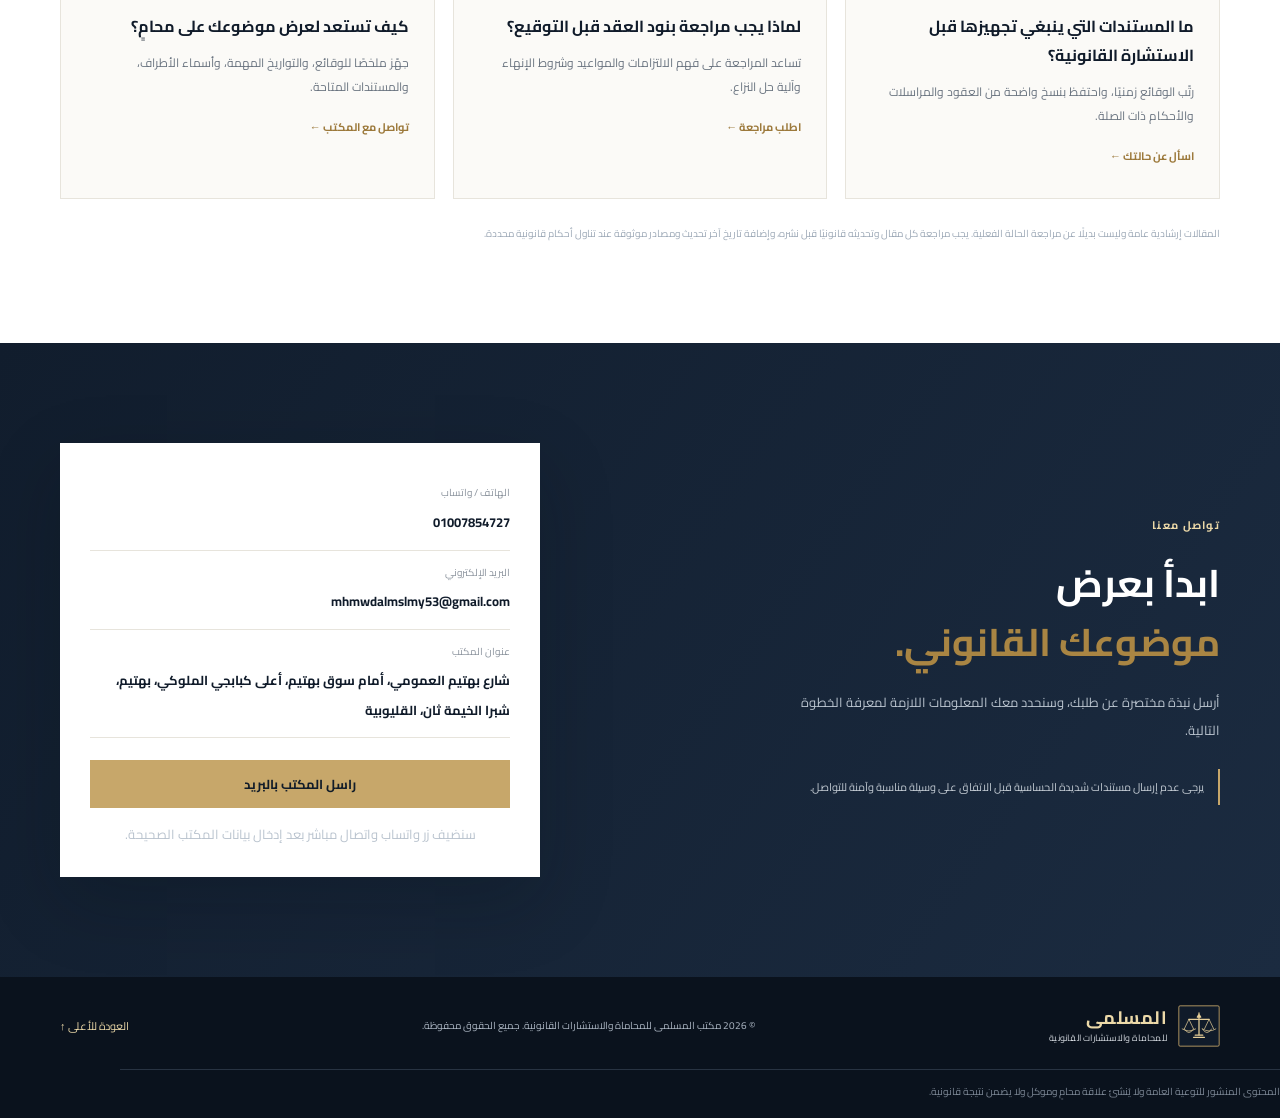
==== commit 6b6b74f9: "Update contact information in index.html" ====
--- a/index.html
+++ b/index.html
@@ -200,8 +200,8 @@
         </div>
         <div class="contact-panel">
           <div class="contact-row"><span class="contact-label">الهاتف / واتساب</span><strong><a href="https://wa.me/201007854727" target="_blank" rel="noopener noreferrer" style="color: inherit; text-decoration: none;">01007854727</a></strong></div>
-          <div class="contact-row"><span class="contact-label">البريد الإلكتروني</span><strong>أضف بريد المكتب هنا</strong></div>
-          <div class="contact-row"><span class="contact-label">عنوان المكتب</span><strong>أضف العنوان الدقيق هنا</strong></div>
+          <div class="contact-row"><span class="contact-label">البريد الإلكتروني</span><strong><a href="mailto:mhmwdalmslmy53@gmail.com">mhmwdalmslmy53@gmail.com</a></strong></div>
+          <div class="contact-row"><span class="contact-label">عنوان المكتب</span><strong>شارع بهتيم العمومي، أمام سوق بهتيم، أعلى كبابجي الملوكي، بهتيم، شبرا الخيمة ثان، القليوبية</strong></div>
           <a class="button button-gold full-button" href="mailto:REPLACE_WITH_EMAIL@example.com?subject=%D8%B7%D9%84%D8%A8%20%D8%A7%D8%B3%D8%AA%D8%B4%D8%A7%D8%B1%D8%A9%20%D9%82%D8%A7%D9%86%D9%88%D9%86%D9%8A%D8%A9">راسل المكتب بالبريد</a>
           <p class="form-hint">سنضيف زر واتساب واتصال مباشر بعد إدخال بيانات المكتب الصحيحة.</p>
         </div>
@@ -211,7 +211,7 @@
 
   <footer class="site-footer">
     <div class="container footer-inner">
-      <a class="brand footer-brand" href="#home"><img src="logo.svg" alt="" width="42" height="42"><span><strong>المسلمى</strong><small>للمحاماة والاستشارات القانونية</small></span></a>
+      <a href="#home" class="brand footer-brand"><img src="logo.svg" alt="" width="42" height="42"><span><strong>المسلمى</strong><small>للمحاماة والاستشارات القانونية</small></span></a>
       <p>© <span id="year"></span> مكتب المسلمى للمحاماة والاستشارات القانونية. جميع الحقوق محفوظة.</p>
       <a href="#home" class="back-top">العودة للأعلى ↑</a>
     </div>
--- a/styles.css
+++ b/styles.css
@@ -1,6 +1,6 @@
 @import url('https://fonts.googleapis.com/css2?family=Cairo:wght@400;500;600;700;800&family=Playfair+Display:wght@500;600&display=swap');
 :root{--navy:#101b2a;--navy2:#17263a;--gold:#c7a76a;--gold-light:#ecd9a8;--ink:#182231;--muted:#687382;--paper:#f7f6f2;--white:#fff;--line:#e7e4dc}
-*{box-sizing:border-box}html{scroll-behavior:smooth;scroll-padding-top:90px}body{margin:0;font-family:"Cairo",Tahoma,Arial,sans-serif;color:var(--ink);background:var(--paper);line-height:1.85}a{color:inherit;text-decoration:none}.container{width:min(1160px,calc(100% - 44px));margin:auto}.site-header{height:86px;background:rgba(16,27,42,.98);color:#fff;display:flex;align-items:center;position:sticky;top:0;z-index:20;border-bottom:1px solid rgba(199,167,106,.24)}.nav-wrap{display:flex;align-items:center;justify-content:space-between;gap:25px}.brand{display:flex;align-items:center;gap:11px;min-width:max-content}.brand img{object-fit:contain}.brand strong{display:block;font-size:22px;letter-spacing:.5px;color:var(--gold-light);line-height:1.35}.brand small{display:block;font-size:10px;letter-spacing:.2px;color:#d4d9df}.nav-links{display:flex;align-items:center;gap:27px;font-size:13px;color:#e3e6ea}.nav-links a{transition:color .2s}.nav-links a:hover{color:var(--gold-light)}.nav-links .nav-cta{border:1px solid var(--gold);padding:8px 18px;color:var(--gold-light)}.menu-toggle{display:none;background:none;border:1px solid #657080;color:#fff;padding:6px 10px;font-size:22px}
+*{box-sizing:border-box}html{scroll-behavior:smooth;scroll-padding-top:90px}body{margin:0;font-family:"Cairo",Tahoma,Arial,sans-serif;color:var(--ink);background:var(--paper);line-height:1.85}a{color:inherit;text-decoration:none}.container{width:min(1160px,calc(100% - 44px));margin:auto}.site-header{height:86px;background:rgba(16,27,42,.98);color:#fff;display:flex;align-items:center;position:sticky;top:0;z-index:20;border-bottom:1px solid rgba(199,167,106,.24)}.nav-wrap{display:flex;align-items:center;justify-content:space-between;gap:25px}.brand{display:flex;align-items:center;gap:11px;min-width:max-content}.brand img{object-fit:contain}.brand strong{display:block;font-size:22px;letter-spacing:.5px;color:var(--gold-light);line-height:1.35}.brand small{display:block;font-size:10px;letter-spacing:.2px;color:#d4d9df}.nav-links{display:flex;align-items:center;gap:27px;font-size:13px;color:#e3e6ea}.nav-links a{transition:color .2s}.nav-links a:hover{color:var(--gold-light)}.nav-links .nav-cta{border:1px solid var(--gold);padding:8px 18px;color:var(--gold-light)}.menu-toggle{display:none;background:none;border:1px solid #657080;color:#fff;padding:6px 10px;font-size:22px}.footer-brand img{width:42px;height:42px;display:block;object-fit:contain;flex-shrink:0}
 .hero{position:relative;overflow:hidden;background:radial-gradient(ellipse at 78% 45%,#20334b 0%,var(--navy) 49%,#0b1420 100%);color:#fff;min-height:620px;display:flex;align-items:center}.hero-glow{position:absolute;inset:0;background:linear-gradient(115deg,transparent 35%,rgba(199,167,106,.04) 65%,transparent);pointer-events:none}.hero-grid{display:grid;grid-template-columns:1.08fr .92fr;align-items:center;gap:55px;padding-top:58px;padding-bottom:66px;position:relative}.eyebrow{color:var(--gold-light);font-size:11px;font-weight:700;letter-spacing:1.3px;margin:0 0 18px;display:flex;align-items:center;gap:10px}.eyebrow span{height:1px;width:30px;background:var(--gold)}h1,h2,h3,p{margin-top:0}h1{font-size:clamp(35px,4.2vw,57px);line-height:1.48;margin-bottom:20px;font-weight:700;letter-spacing:-1.1px}h1 em,h2 em{font-style:normal;color:var(--gold-light)}.hero-text{color:#c5cdd6;max-width:540px;font-size:15px;line-height:2.1}.hero-actions{display:flex;gap:13px;flex-wrap:wrap;margin:28px 0 27px}.button{min-height:48px;display:inline-flex;align-items:center;justify-content:center;padding:11px 23px;font-weight:700;font-size:13px;transition:transform .2s,background .2s}.button:hover{transform:translateY(-2px)}.button-gold{background:var(--gold);color:#111c29;border:1px solid var(--gold)}.button-outline{border:1px solid #657184;color:#fff}.button-outline:hover{border-color:var(--gold);color:var(--gold-light)}.hero-note{font-size:11px;color:#aeb8c5}.note-mark{color:var(--gold);padding-left:7px}.hero-art{max-width:450px;margin:auto;position:relative;width:100%}.art-frame{border:1px solid rgba(199,167,106,.4);padding:18px 18px 20px;position:relative;background:linear-gradient(145deg,rgba(255,255,255,.04),rgba(255,255,255,0));box-shadow:0 24px 80px #070d1580}.art-frame:before,.art-frame:after{content:"";position:absolute;width:45px;height:45px;border-color:var(--gold);border-style:solid;opacity:.8}.art-frame:before{top:-5px;right:-5px;border-width:1px 1px 0 0}.art-frame:after{bottom:-5px;left:-5px;border-width:0 0 1px 1px}.art-topline{font:9px Arial,sans-serif;letter-spacing:3px;color:#bca16b;text-align:center;padding:8px}.art-frame svg{display:block;width:100%;max-height:430px}.art-caption{font-size:11px;color:#d8c18e;text-align:center;letter-spacing:.5px}.art-caption span{display:inline-block;width:22px;height:1px;background:var(--gold);vertical-align:middle;margin-left:8px}.floating-seal{position:absolute;bottom:58px;left:-25px;border:1px solid rgba(199,167,106,.65);border-radius:50%;width:90px;height:90px;background:#111d2c;display:flex;flex-direction:column;justify-content:center;align-items:center;color:#c6ab73;font:9px/1.6 Arial,sans-serif;letter-spacing:2px;text-align:center;box-shadow:0 12px 35px #0005}.floating-seal b{font-size:10px}.hero-bottom-line{position:absolute;bottom:0;right:0;width:38%;height:2px;background:linear-gradient(90deg,transparent,var(--gold),transparent)}
 .trust-strip{background:#fff;border-bottom:1px solid var(--line)}.trust-items{display:grid;grid-template-columns:repeat(4,1fr);padding:25px 0}.trust-items>div{display:flex;align-items:center;gap:15px;padding:0 24px;border-left:1px solid var(--line)}.trust-items>div:last-child{border-left:0}.trust-items b{font:22px Georgia,serif;color:var(--gold)}.trust-items span{font-size:12px;line-height:1.7;color:#586371}
 .section{padding:100px 0}.two-col{display:grid;grid-template-columns:.8fr 1.2fr;gap:90px}.dark-eyebrow{color:#9c793b}.about-section h2,.section-heading h2,.approach-section h2,.contact-section h2{font-size:clamp(30px,3vw,43px);line-height:1.55;margin-bottom:15px;color:var(--navy)}.about-section h2 em,.section-heading h2 em,.approach-section h2 em,.contact-section h2 em{color:#a98543}.about-copy{padding-top:17px;color:#596473;font-size:14px;line-height:2.2}.signature{border-top:1px solid #d9d3c7;padding-top:18px;margin-top:25px;color:var(--navy);font-weight:800;font-size:19px}.signature span{display:block;color:#9b7b43;font-size:10px;font-weight:500}
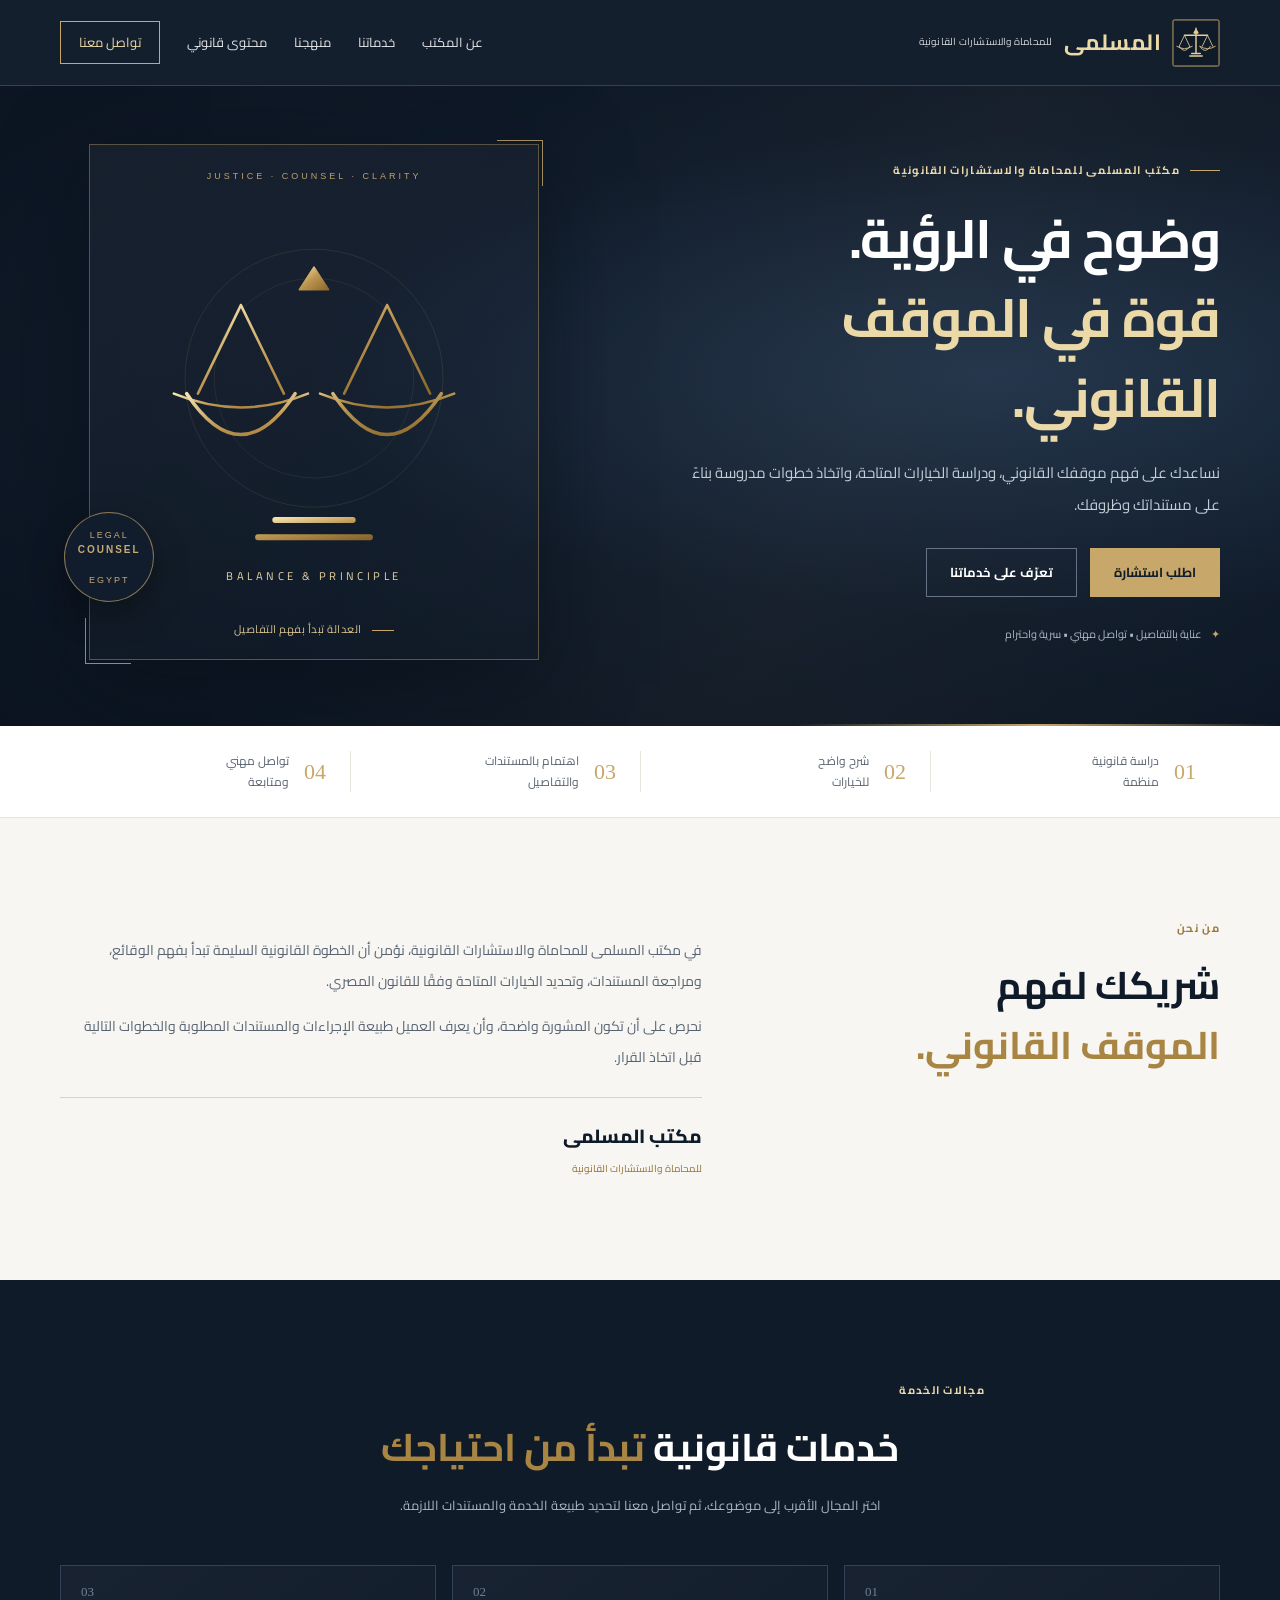
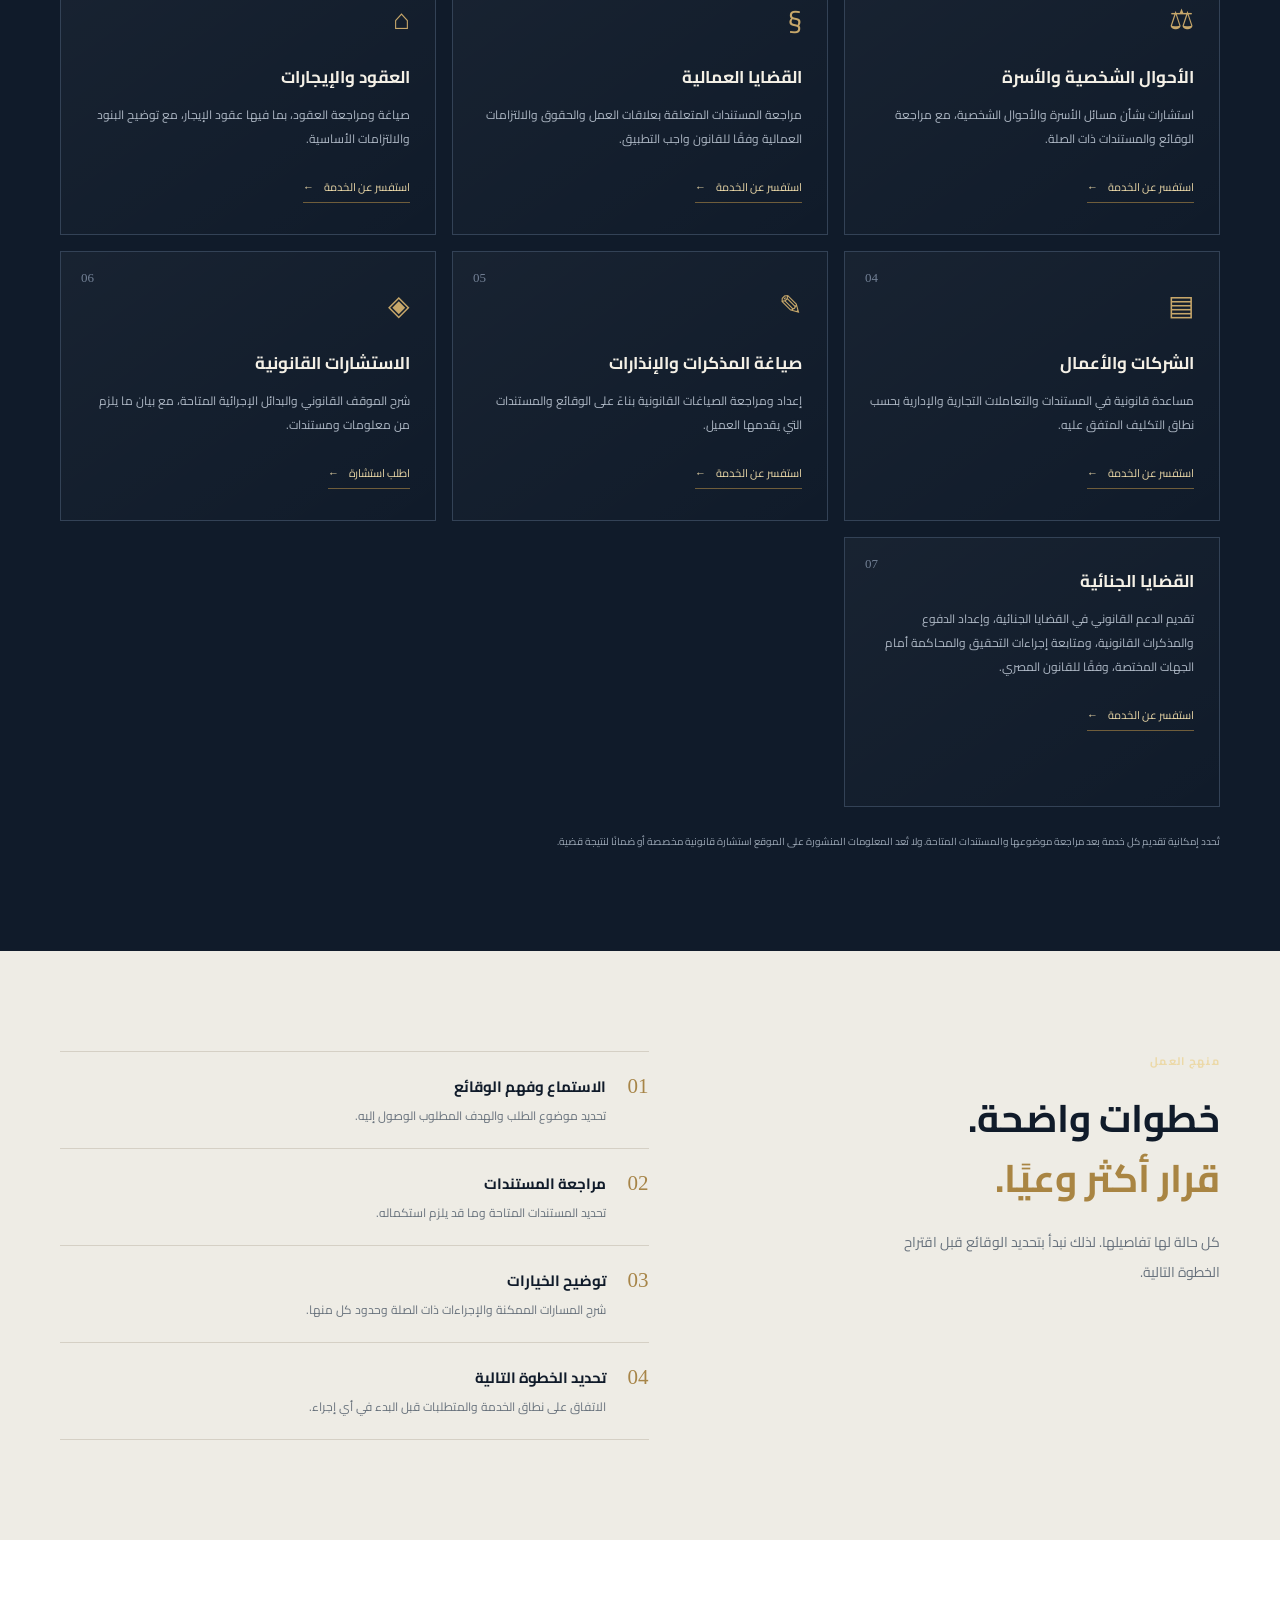
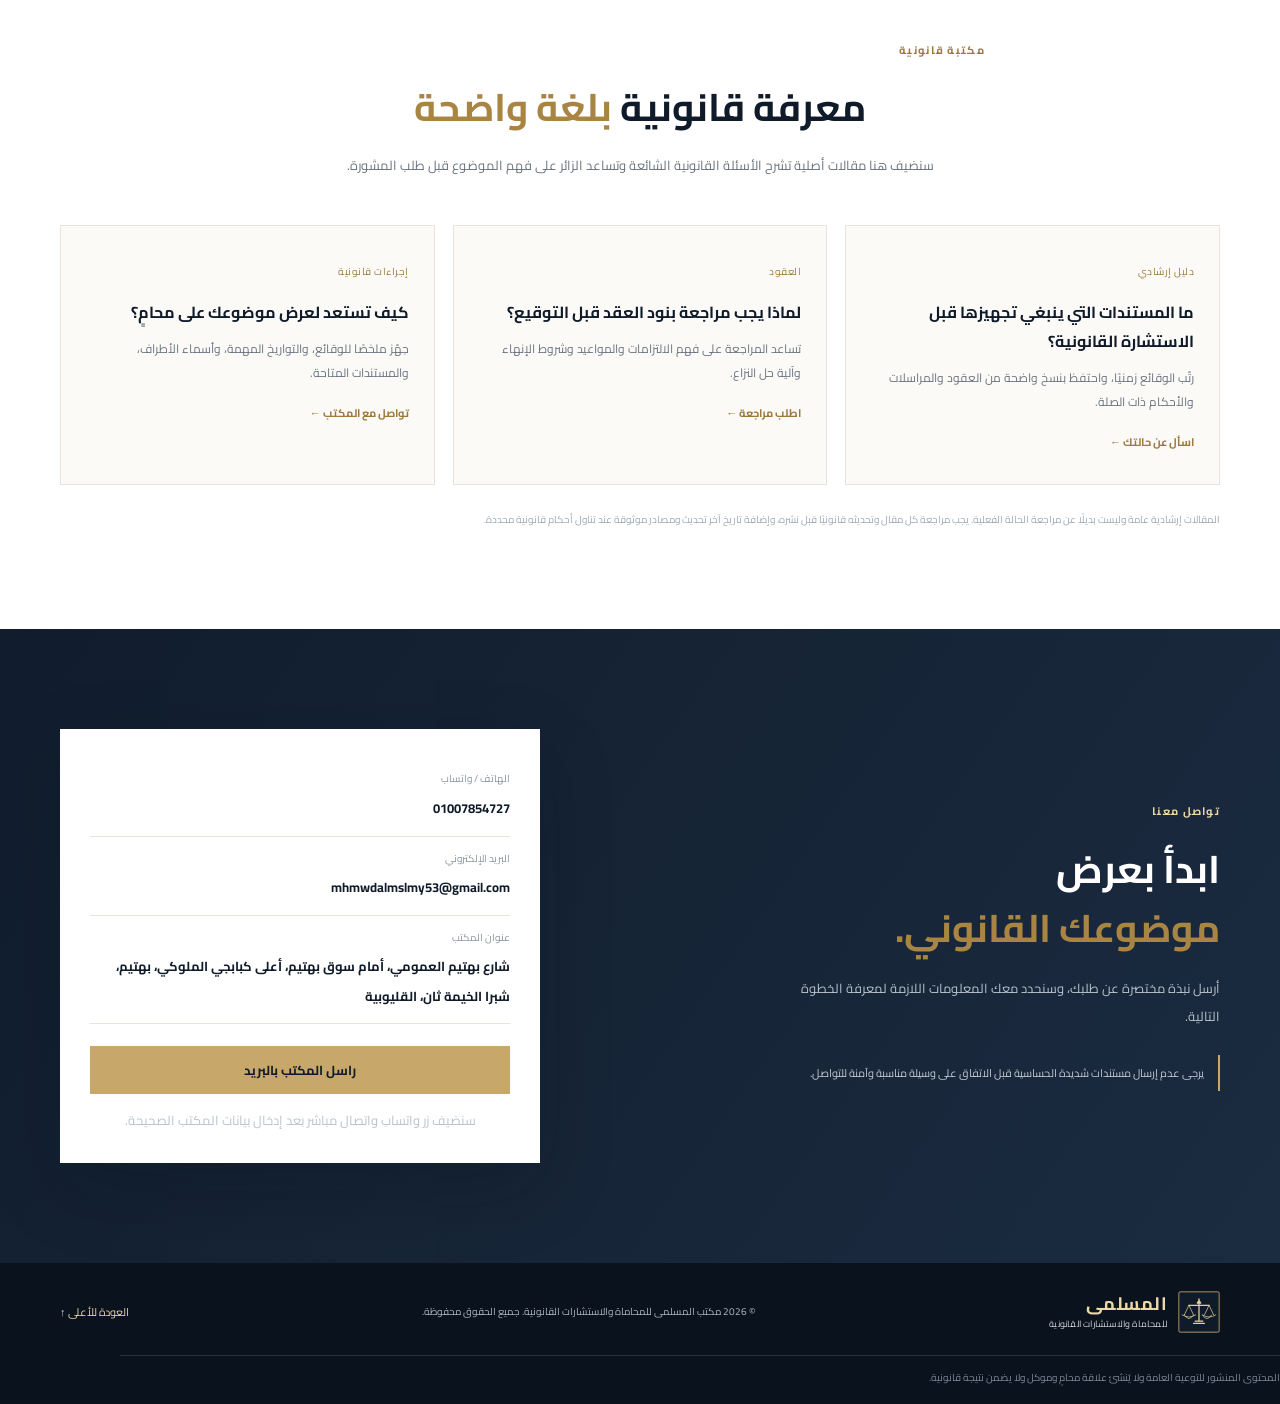
==== commit 4a638fa4: "Add criminal law services section to index.html" ====
--- a/index.html
+++ b/index.html
@@ -153,6 +153,12 @@
             <p>شرح الموقف القانوني والبدائل الإجرائية المتاحة، مع بيان ما يلزم من معلومات ومستندات.</p>
             <a href="#contact">اطلب استشارة <span>←</span></a>
           </article>
+          <article class="service-card">
+  <span class="service-number">07</span>
+  <h3>القضايا الجنائية</h3>
+  <p>تقديم الدعم القانوني في القضايا الجنائية، وإعداد الدفوع والمذكرات القانونية، ومتابعة إجراءات التحقيق والمحاكمة أمام الجهات المختصة، وفقًا للقانون المصري.</p>
+  <a href="#contact">استفسر عن الخدمة <span>←</span></a>
+</article>
         </div>
         <p class="disclaimer">تُحدد إمكانية تقديم كل خدمة بعد مراجعة موضوعها والمستندات المتاحة. ولا تُعد المعلومات المنشورة على الموقع استشارة قانونية مخصصة أو ضمانًا لنتيجة قضية.</p>
       </div>
